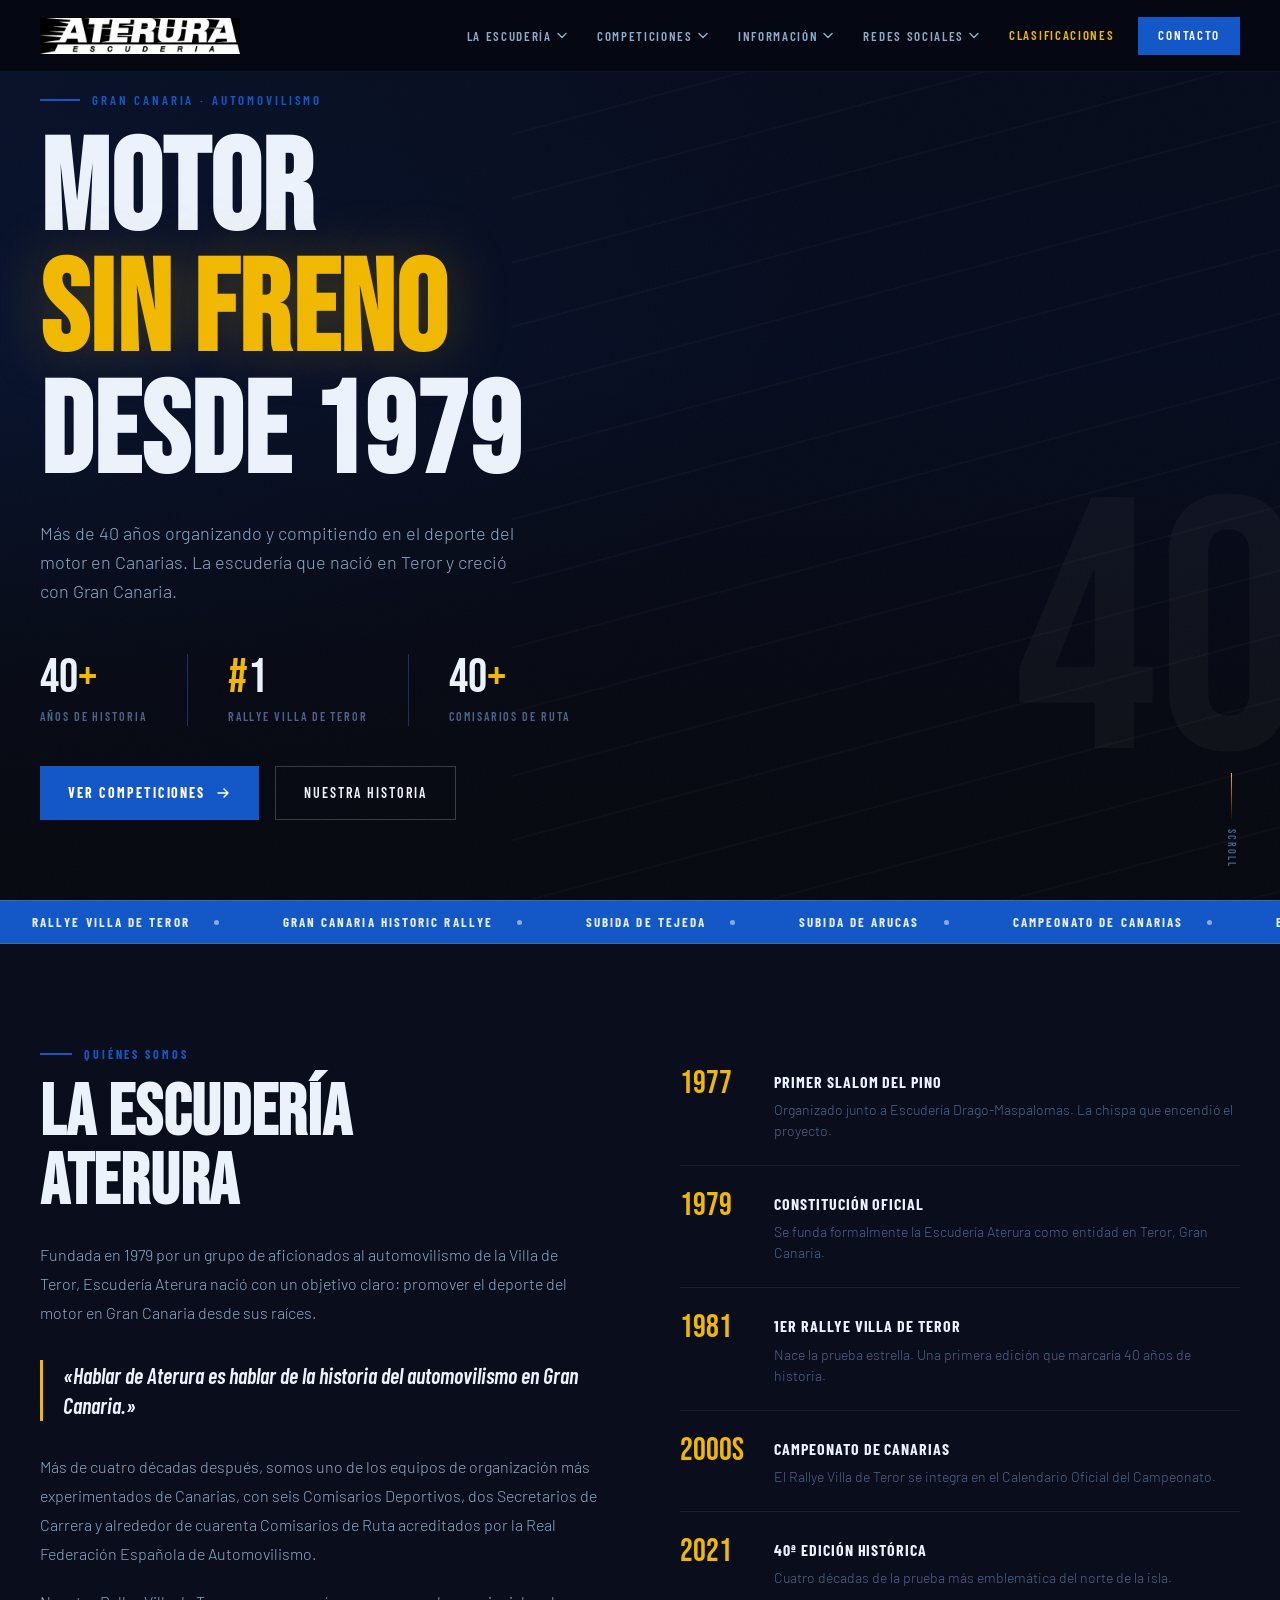
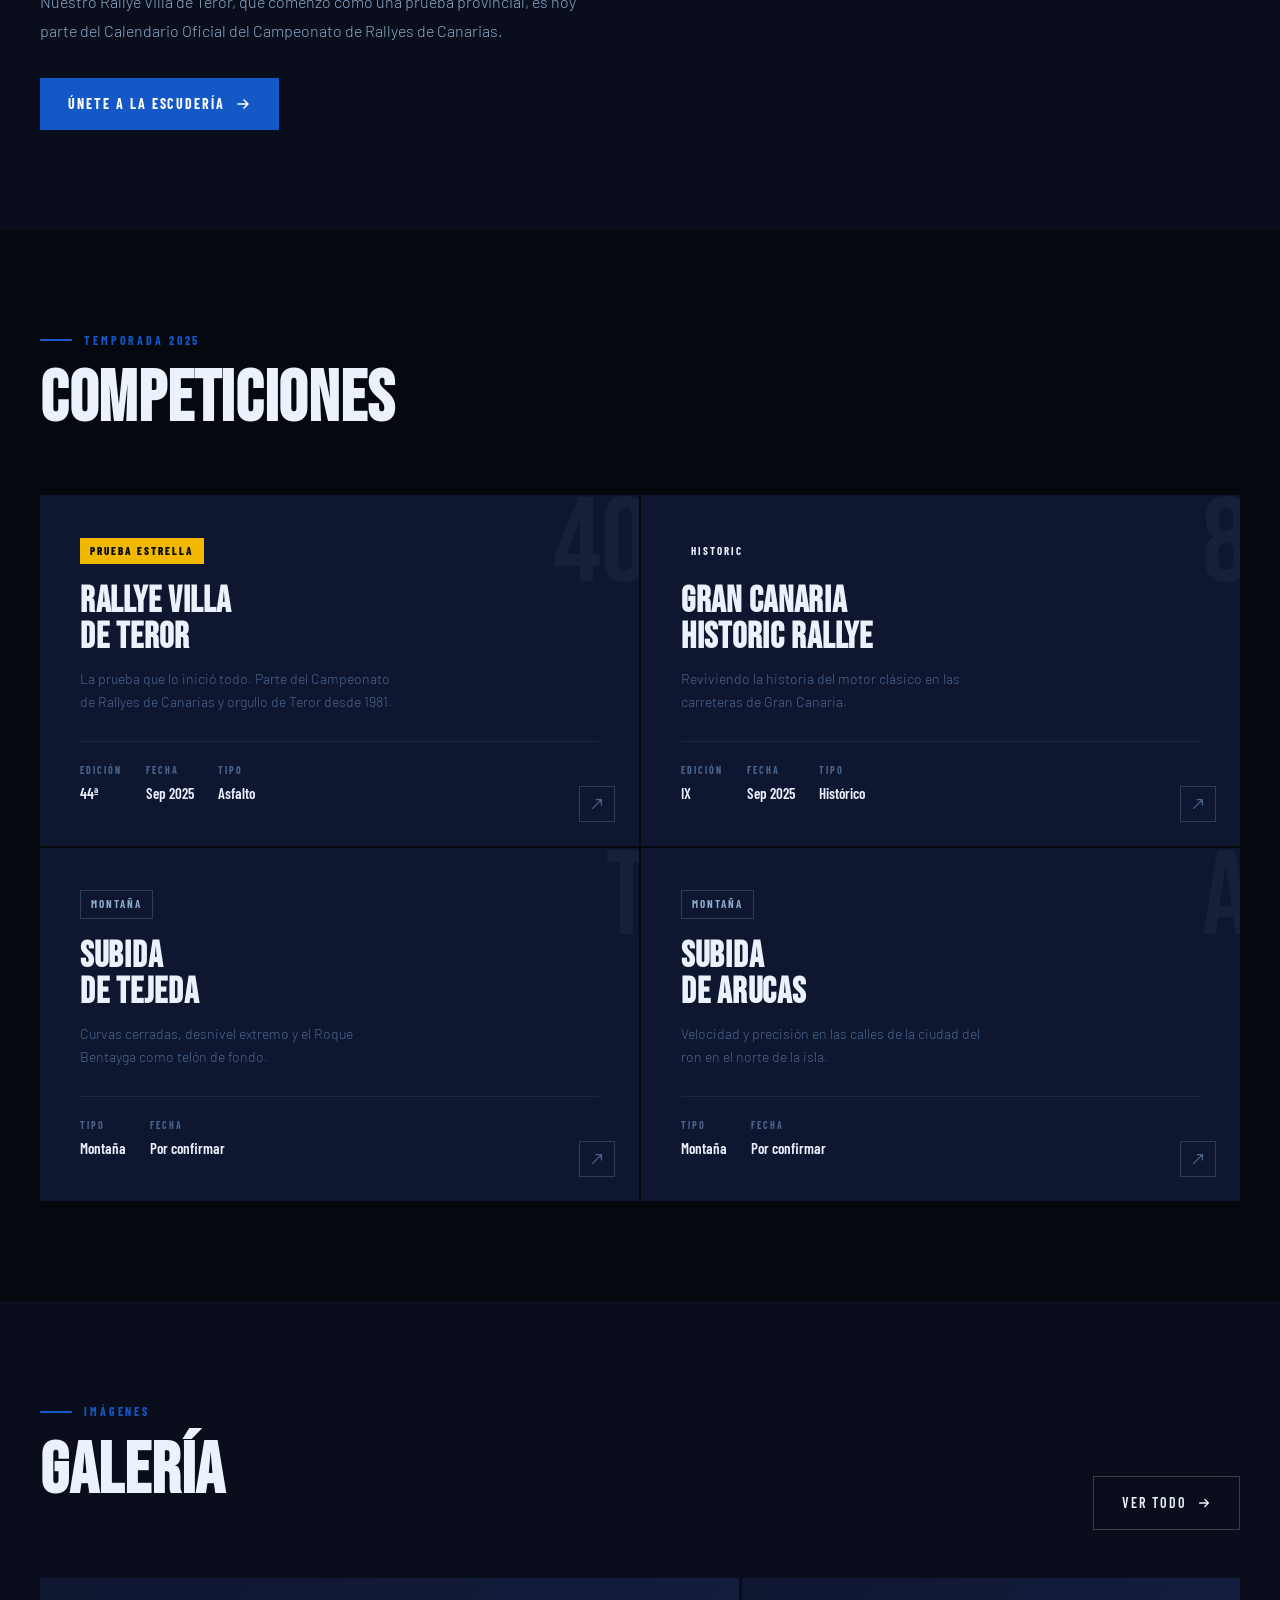
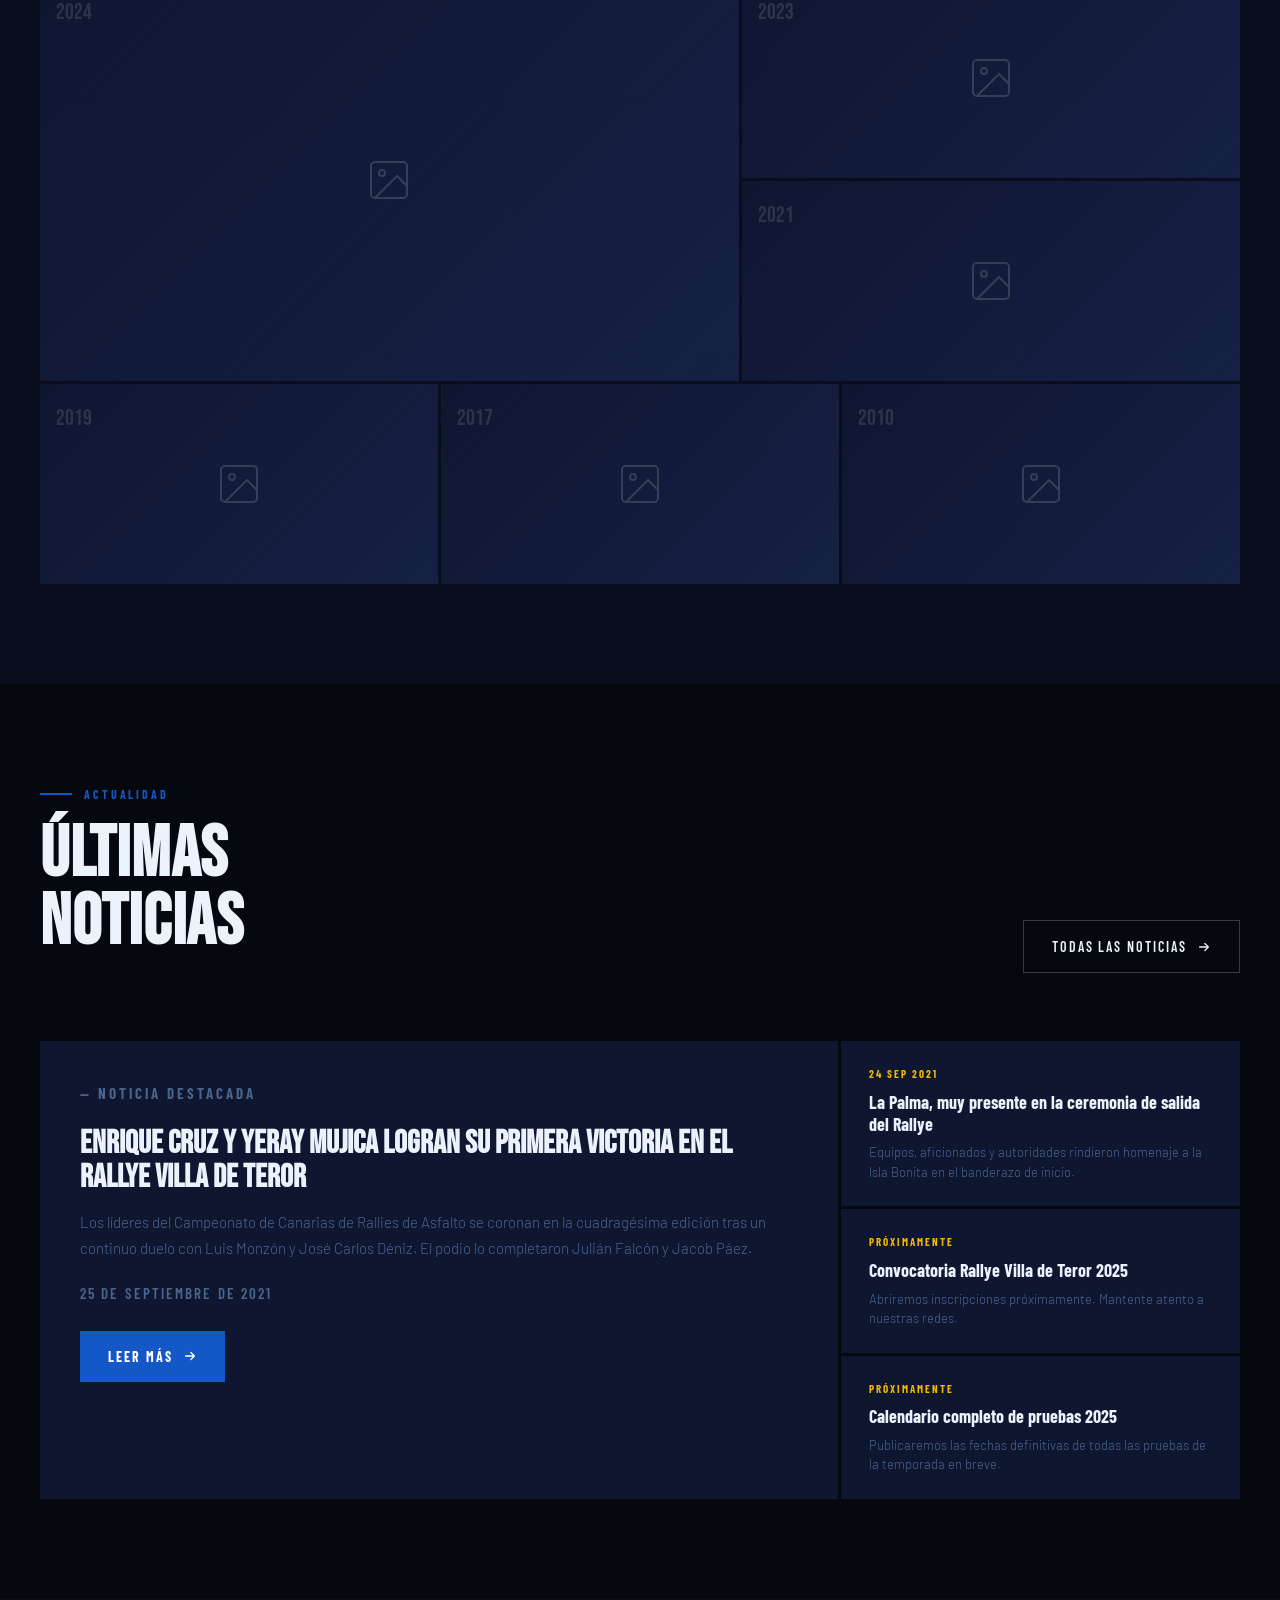
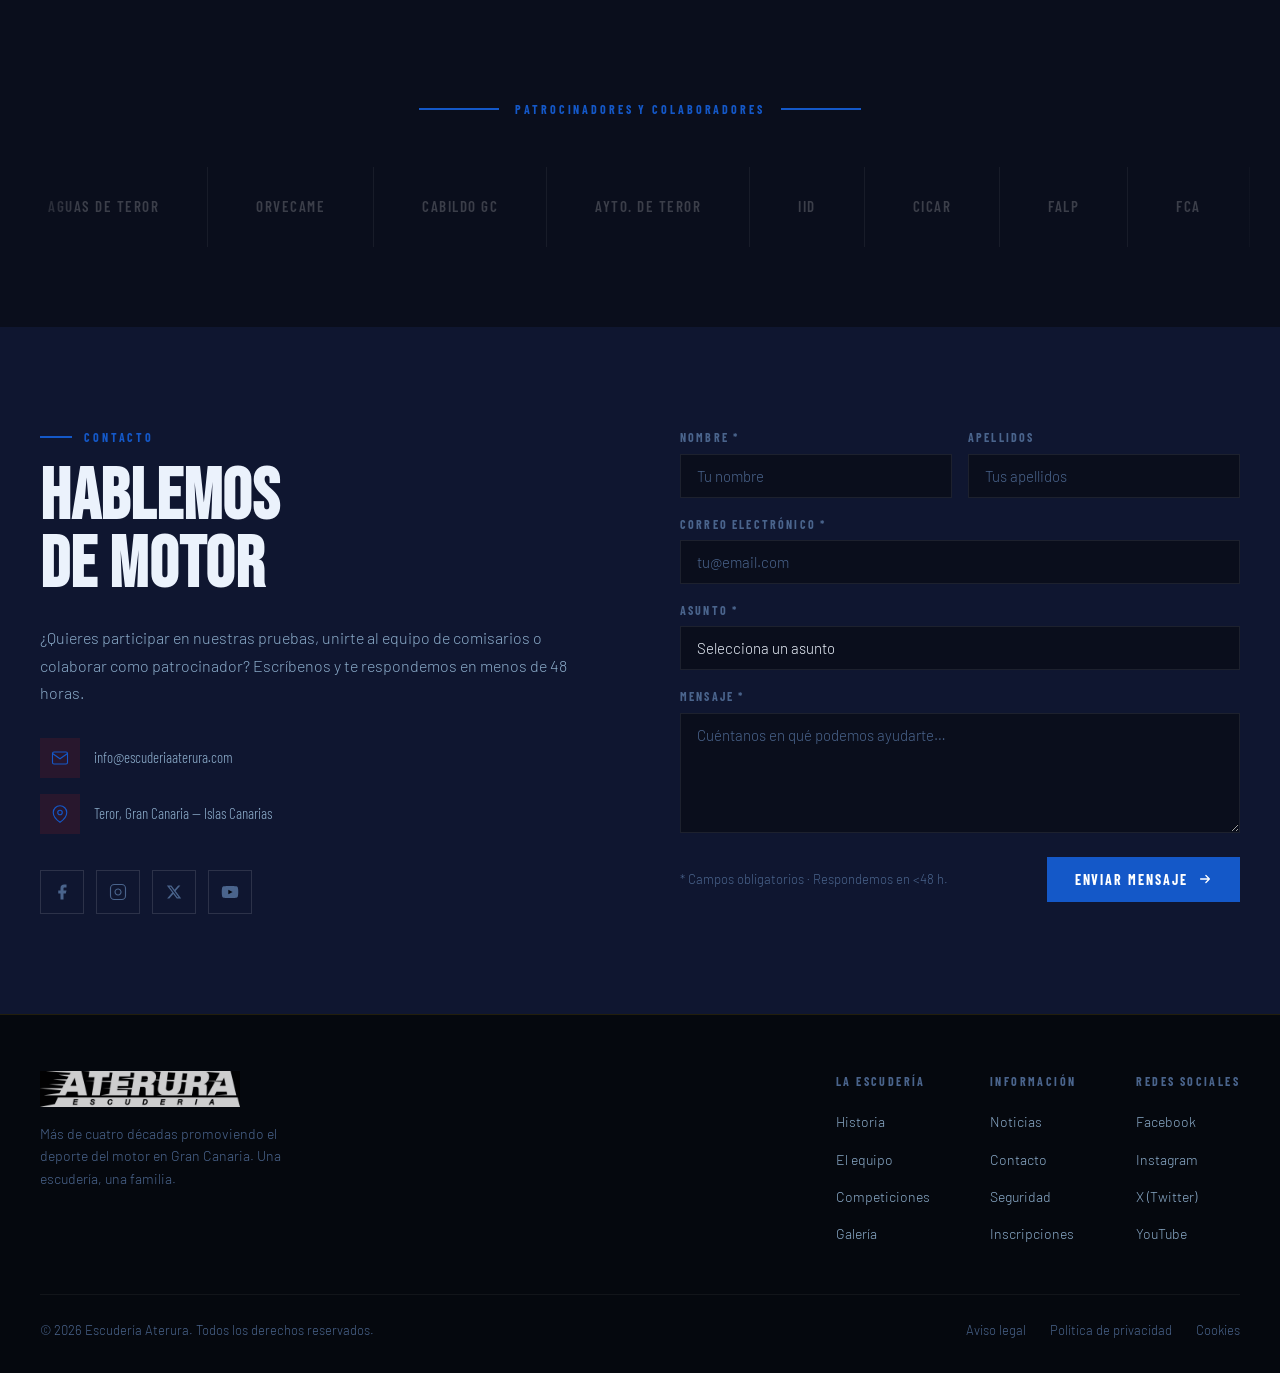
==== index.html @ 89706c2f "Add files via upload" ====
<!DOCTYPE html>
<html lang="es">
<head>
  <meta charset="UTF-8">
  <meta name="viewport" content="width=device-width, initial-scale=1.0">
  <meta name="description" content="Escudería Aterura — Más de 40 años de historia del motor en Gran Canaria. Organización y competición de rallyes en Canarias.">
  <meta property="og:title" content="Escudería Aterura">
  <meta property="og:description" content="Más de 40 años de historia del motor en Gran Canaria.">
  <meta property="og:type" content="website">
  <meta property="og:url" content="https://escuderiaaterura.com">
  <meta property="og:image" content="img/og-image.jpg">
  <meta name="theme-color" content="#0a0a0a">

  <title>Escudería Aterura — Motor en Gran Canaria</title>

  <!-- Google Fonts: carga diferida para no bloquear render -->
  <link rel="preconnect" href="https://fonts.googleapis.com">
  <link rel="preconnect" href="https://fonts.gstatic.com" crossorigin>
  <link href="https://fonts.googleapis.com/css2?family=Bebas+Neue&family=Barlow:ital,wght@0,300;0,400;0,500;0,600;1,300&family=Barlow+Condensed:wght@400;600;700&display=swap" rel="stylesheet">

  <!-- CSS — orden importante: variables → base → componentes → secciones → animaciones → nav -->
  <link rel="stylesheet" href="css/variables.css">
  <link rel="stylesheet" href="css/base.css">
  <link rel="stylesheet" href="css/components.css">
  <link rel="stylesheet" href="css/sections.css">
  <link rel="stylesheet" href="css/animations.css">
  <link rel="stylesheet" href="css/nav.css">
</head>
<body>

<!-- ═══════════════════════════════════════════
     NAVEGACIÓN FIJA
═══════════════════════════════════════════ -->
<nav id="navbar" role="banner">

  <a href="index.html" class="nav-logo" aria-label="Escudería Aterura — Inicio">
    <img src="img/logo-aterura-white.png" alt="Escudería Aterura" width="160" height="40">
  </a>

  <!-- Menú desktop con dropdowns -->
  <ul class="nav-desktop" role="menubar" aria-label="Navegación principal">

    <!-- La Escudería -->
    <li class="nav-item" role="none">
      <button role="menuitem" aria-haspopup="true" aria-expanded="false" data-dropdown="dd-escuderia">
        La Escudería
        <svg class="nav-chevron" viewBox="0 0 10 6" fill="none" aria-hidden="true">
          <path d="M1 1l4 4 4-4" stroke="currentColor" stroke-width="1.5" stroke-linecap="round" stroke-linejoin="round"/>
        </svg>
      </button>
      <div class="nav-dropdown" id="dd-escuderia" role="menu">
        <a href="#escuderia" role="menuitem">
          <svg class="dd-icon" viewBox="0 0 16 16" fill="none"><circle cx="8" cy="8" r="5.5" stroke="currentColor" stroke-width="1.2"/><path d="M8 5v3.5l2 1.2" stroke="currentColor" stroke-width="1.2" stroke-linecap="round"/></svg>
          Historia
        </a>
        <a href="#escuderia" role="menuitem">
          <svg class="dd-icon" viewBox="0 0 16 16" fill="none"><circle cx="8" cy="5" r="2.5" stroke="currentColor" stroke-width="1.2"/><path d="M2 13c0-3 2.7-5 6-5s6 2 6 5" stroke="currentColor" stroke-width="1.2" stroke-linecap="round"/></svg>
          El equipo
        </a>
        <div class="dd-sep"></div>
        <a href="#galeria" role="menuitem">
          <svg class="dd-icon" viewBox="0 0 16 16" fill="none"><rect x="2" y="2" width="12" height="12" rx="1.5" stroke="currentColor" stroke-width="1.2"/><circle cx="5.5" cy="5.5" r="1" stroke="currentColor" stroke-width="1.2"/><path d="M2 11l3-3 2.5 2.5L10 8l4 4" stroke="currentColor" stroke-width="1.2" stroke-linecap="round" stroke-linejoin="round"/></svg>
          Galería
        </a>
      </div>
    </li>

    <!-- Competiciones -->
    <li class="nav-item" role="none">
      <button role="menuitem" aria-haspopup="true" aria-expanded="false" data-dropdown="dd-comp">
        Competiciones
        <svg class="nav-chevron" viewBox="0 0 10 6" fill="none" aria-hidden="true">
          <path d="M1 1l4 4 4-4" stroke="currentColor" stroke-width="1.5" stroke-linecap="round" stroke-linejoin="round"/>
        </svg>
      </button>
      <div class="nav-dropdown" id="dd-comp" role="menu">
        <a href="#competiciones" role="menuitem">
          <svg class="dd-icon" viewBox="0 0 16 16" fill="none"><path d="M8 2l1.5 4H14l-3.5 2.5 1.5 4L8 10l-4 2.5 1.5-4L2 6h4.5z" stroke="currentColor" stroke-width="1.1" stroke-linejoin="round"/></svg>
          Rallye Villa de Teror
        </a>
        <a href="#competiciones" role="menuitem">
          <svg class="dd-icon" viewBox="0 0 16 16" fill="none"><circle cx="8" cy="8" r="5.5" stroke="currentColor" stroke-width="1.2"/><path d="M8 4v4l2.5 2" stroke="currentColor" stroke-width="1.2" stroke-linecap="round"/></svg>
          Gran Canaria Historic
        </a>
        <a href="#competiciones" role="menuitem">
          <svg class="dd-icon" viewBox="0 0 16 16" fill="none"><path d="M2 13L8 3l6 10H2z" stroke="currentColor" stroke-width="1.2" stroke-linejoin="round"/></svg>
          Subida de Tejeda
        </a>
        <a href="#competiciones" role="menuitem">
          <svg class="dd-icon" viewBox="0 0 16 16" fill="none"><path d="M2 13L8 3l6 10H2z" stroke="currentColor" stroke-width="1.2" stroke-linejoin="round"/></svg>
          Subida de Arucas
        </a>
      </div>
    </li>

    <!-- Información -->
    <li class="nav-item" role="none">
      <button role="menuitem" aria-haspopup="true" aria-expanded="false" data-dropdown="dd-info">
        Información
        <svg class="nav-chevron" viewBox="0 0 10 6" fill="none" aria-hidden="true">
          <path d="M1 1l4 4 4-4" stroke="currentColor" stroke-width="1.5" stroke-linecap="round" stroke-linejoin="round"/>
        </svg>
      </button>
      <div class="nav-dropdown" id="dd-info" role="menu">
        <a href="#noticias" role="menuitem">
          <svg class="dd-icon" viewBox="0 0 16 16" fill="none"><rect x="2" y="3" width="12" height="10" rx="1.5" stroke="currentColor" stroke-width="1.2"/><path d="M5 6h6M5 9h4" stroke="currentColor" stroke-width="1.2" stroke-linecap="round"/></svg>
          Noticias
        </a>
        <a href="pages/seguridad.html" role="menuitem">
          <svg class="dd-icon" viewBox="0 0 16 16" fill="none"><path d="M8 2l5.5 3v4c0 3-2.5 5-5.5 6C5.5 14 3 12 3 9V5L8 2z" stroke="currentColor" stroke-width="1.2" stroke-linejoin="round"/></svg>
          Seguridad espectadores
        </a>
        <a href="#contacto" role="menuitem">
          <svg class="dd-icon" viewBox="0 0 16 16" fill="none"><path d="M2 4h12v8a1 1 0 0 1-1 1H3a1 1 0 0 1-1-1V4z" stroke="currentColor" stroke-width="1.2"/><path d="M2 4l6 5 6-5" stroke="currentColor" stroke-width="1.2" stroke-linecap="round"/></svg>
          Inscripciones / Contacto
        </a>
      </div>
    </li>

    <!-- Redes Sociales -->
    <li class="nav-item" role="none">
      <button role="menuitem" aria-haspopup="true" aria-expanded="false" data-dropdown="dd-social">
        Redes Sociales
        <svg class="nav-chevron" viewBox="0 0 10 6" fill="none" aria-hidden="true">
          <path d="M1 1l4 4 4-4" stroke="currentColor" stroke-width="1.5" stroke-linecap="round" stroke-linejoin="round"/>
        </svg>
      </button>
      <div class="nav-dropdown dd-social" id="dd-social" role="menu">
        <a href="https://www.facebook.com/Escuder%C3%ADa-Aterura-127164814037622" target="_blank" rel="noopener noreferrer" role="menuitem">
          <svg class="dd-icon" viewBox="0 0 24 24" fill="currentColor"><path d="M18 2h-3a5 5 0 0 0-5 5v3H7v4h3v8h4v-8h3l1-4h-4V7a1 1 0 0 1 1-1h3z"/></svg>
          Facebook
        </a>
        <a href="https://www.instagram.com/escuderiaaterura/" target="_blank" rel="noopener noreferrer" role="menuitem">
          <svg class="dd-icon" viewBox="0 0 24 24" fill="none" stroke="currentColor" stroke-width="1.5"><rect x="2" y="2" width="20" height="20" rx="5"/><circle cx="12" cy="12" r="4"/><circle cx="17.5" cy="6.5" r="1" fill="currentColor" stroke="none"/></svg>
          Instagram
        </a>
        <a href="https://x.com/escuderiaterura" target="_blank" rel="noopener noreferrer" role="menuitem">
          <svg class="dd-icon" viewBox="0 0 24 24" fill="currentColor"><path d="M18.244 2.25h3.308l-7.227 8.26 8.502 11.24H16.17l-5.214-6.817L4.99 21.75H1.68l7.73-8.835L1.254 2.25H8.08l4.713 6.231zm-1.161 17.52h1.833L7.084 4.126H5.117z"/></svg>
          X (Twitter)
        </a>
        <a href="https://www.youtube.com/channel/UCiwivv2mEHWJW43suRwjZeQ" target="_blank" rel="noopener noreferrer" role="menuitem">
          <svg class="dd-icon" viewBox="0 0 24 24" fill="currentColor"><path d="M22.54 6.42a2.78 2.78 0 0 0-1.95-1.96C18.88 4 12 4 12 4s-6.88 0-8.59.46a2.78 2.78 0 0 0-1.95 1.96A29 29 0 0 0 1 12a29 29 0 0 0 .46 5.58A2.78 2.78 0 0 0 3.41 19.6C5.12 20 12 20 12 20s6.88 0 8.59-.46a2.78 2.78 0 0 0 1.95-1.95A29 29 0 0 0 23 12a29 29 0 0 0-.46-5.58z"/><polygon points="9.75 15.02 15.5 12 9.75 8.98 9.75 15.02" fill="#0a0a0a"/></svg>
          YouTube
        </a>
      </div>
    </li>

    <!-- Clasificaciones — acceso directo destacado -->
    <li class="nav-item" role="none">
      <a href="pages/clasificaciones.html" role="menuitem" style="color:var(--gold-light);">
        Clasificaciones
      </a>
    </li>

    <!-- CTA Contacto -->
    <li class="nav-item nav-cta-item" role="none">
      <a href="#contacto" role="menuitem">Contacto</a>
    </li>

  </ul>

  <!-- Hamburger (solo móvil ≤960px) -->
  <button class="hamburger" id="hamburger" aria-label="Abrir menú" aria-expanded="false" aria-controls="mobileMenu">
    <span></span><span></span><span></span>
  </button>

</nav>

<!-- Overlay menú móvil -->
<div class="mobile-overlay" id="mobileOverlay" aria-hidden="true"></div>

<!-- Panel menú móvil -->
<div class="mobile-menu" id="mobileMenu" role="dialog" aria-modal="true" aria-label="Menú de navegación">

  <!-- La Escudería -->
  <div class="mob-group">
    <button class="mob-group-btn" data-mob-group="mob-escuderia" aria-expanded="false">
      La Escudería
      <svg width="12" height="8" viewBox="0 0 10 6" fill="none" aria-hidden="true"><path d="M1 1l4 4 4-4" stroke="currentColor" stroke-width="1.5" stroke-linecap="round" stroke-linejoin="round"/></svg>
    </button>
    <div class="mob-sub" id="mob-escuderia">
      <a href="#escuderia" class="mob-link"><svg viewBox="0 0 16 16" fill="none"><circle cx="8" cy="8" r="5.5" stroke="currentColor" stroke-width="1.2"/></svg>Historia</a>
      <a href="#escuderia" class="mob-link"><svg viewBox="0 0 16 16" fill="none"><circle cx="8" cy="5" r="2.5" stroke="currentColor" stroke-width="1.2"/><path d="M2 13c0-3 2.7-5 6-5s6 2 6 5" stroke="currentColor" stroke-width="1.2" stroke-linecap="round"/></svg>El equipo</a>
      <a href="#galeria"   class="mob-link"><svg viewBox="0 0 16 16" fill="none"><rect x="2" y="2" width="12" height="12" rx="1.5" stroke="currentColor" stroke-width="1.2"/></svg>Galería</a>
    </div>
  </div>

  <!-- Competiciones -->
  <div class="mob-group">
    <button class="mob-group-btn" data-mob-group="mob-comp" aria-expanded="false">
      Competiciones
      <svg width="12" height="8" viewBox="0 0 10 6" fill="none" aria-hidden="true"><path d="M1 1l4 4 4-4" stroke="currentColor" stroke-width="1.5" stroke-linecap="round" stroke-linejoin="round"/></svg>
    </button>
    <div class="mob-sub" id="mob-comp">
      <a href="#competiciones" class="mob-link"><svg viewBox="0 0 16 16" fill="none"><path d="M8 2l1.5 4H14l-3.5 2.5 1.5 4L8 10l-4 2.5 1.5-4L2 6h4.5z" stroke="currentColor" stroke-width="1.1" stroke-linejoin="round"/></svg>Rallye Villa de Teror</a>
      <a href="#competiciones" class="mob-link"><svg viewBox="0 0 16 16" fill="none"><circle cx="8" cy="8" r="5.5" stroke="currentColor" stroke-width="1.2"/></svg>Gran Canaria Historic</a>
      <a href="#competiciones" class="mob-link"><svg viewBox="0 0 16 16" fill="none"><path d="M2 13L8 3l6 10H2z" stroke="currentColor" stroke-width="1.2" stroke-linejoin="round"/></svg>Subida de Tejeda</a>
      <a href="#competiciones" class="mob-link"><svg viewBox="0 0 16 16" fill="none"><path d="M2 13L8 3l6 10H2z" stroke="currentColor" stroke-width="1.2" stroke-linejoin="round"/></svg>Subida de Arucas</a>
    </div>
  </div>

  <!-- Información -->
  <div class="mob-group">
    <button class="mob-group-btn" data-mob-group="mob-info" aria-expanded="false">
      Información
      <svg width="12" height="8" viewBox="0 0 10 6" fill="none" aria-hidden="true"><path d="M1 1l4 4 4-4" stroke="currentColor" stroke-width="1.5" stroke-linecap="round" stroke-linejoin="round"/></svg>
    </button>
    <div class="mob-sub" id="mob-info">
      <a href="#noticias"          class="mob-link"><svg viewBox="0 0 16 16" fill="none"><rect x="2" y="3" width="12" height="10" rx="1.5" stroke="currentColor" stroke-width="1.2"/></svg>Noticias</a>
      <a href="pages/seguridad.html" class="mob-link"><svg viewBox="0 0 16 16" fill="none"><path d="M8 2l5.5 3v4c0 3-2.5 5-5.5 6C5.5 14 3 12 3 9V5L8 2z" stroke="currentColor" stroke-width="1.2" stroke-linejoin="round"/></svg>Seguridad espectadores</a>
      <a href="#contacto"          class="mob-link"><svg viewBox="0 0 16 16" fill="none"><path d="M2 4h12v8a1 1 0 0 1-1 1H3a1 1 0 0 1-1-1V4z" stroke="currentColor" stroke-width="1.2"/><path d="M2 4l6 5 6-5" stroke="currentColor" stroke-width="1.2" stroke-linecap="round"/></svg>Inscripciones / Contacto</a>
    </div>
  </div>

  <!-- Redes Sociales -->
  <div class="mob-group">
    <button class="mob-group-btn" data-mob-group="mob-social" aria-expanded="false">
      Redes Sociales
      <svg width="12" height="8" viewBox="0 0 10 6" fill="none" aria-hidden="true"><path d="M1 1l4 4 4-4" stroke="currentColor" stroke-width="1.5" stroke-linecap="round" stroke-linejoin="round"/></svg>
    </button>
    <div class="mob-sub" id="mob-social">
      <a href="https://www.facebook.com/Escuder%C3%ADa-Aterura-127164814037622" target="_blank" rel="noopener" class="mob-link"><svg viewBox="0 0 24 24" fill="currentColor"><path d="M18 2h-3a5 5 0 0 0-5 5v3H7v4h3v8h4v-8h3l1-4h-4V7a1 1 0 0 1 1-1h3z"/></svg>Facebook</a>
      <a href="https://www.instagram.com/escuderiaaterura/"                      target="_blank" rel="noopener" class="mob-link"><svg viewBox="0 0 24 24" fill="none" stroke="currentColor" stroke-width="1.5"><rect x="2" y="2" width="20" height="20" rx="5"/><circle cx="12" cy="12" r="4"/></svg>Instagram</a>
      <a href="https://x.com/escuderiaterura"                                    target="_blank" rel="noopener" class="mob-link"><svg viewBox="0 0 24 24" fill="currentColor"><path d="M18.244 2.25h3.308l-7.227 8.26 8.502 11.24H16.17l-5.214-6.817L4.99 21.75H1.68l7.73-8.835L1.254 2.25H8.08l4.713 6.231zm-1.161 17.52h1.833L7.084 4.126H5.117z"/></svg>X (Twitter)</a>
      <a href="https://www.youtube.com/channel/UCiwivv2mEHWJW43suRwjZeQ"        target="_blank" rel="noopener" class="mob-link"><svg viewBox="0 0 24 24" fill="currentColor"><path d="M22.54 6.42a2.78 2.78 0 0 0-1.95-1.96C18.88 4 12 4 12 4s-6.88 0-8.59.46a2.78 2.78 0 0 0-1.95 1.96A29 29 0 0 0 1 12a29 29 0 0 0 .46 5.58A2.78 2.78 0 0 0 3.41 19.6C5.12 20 12 20 12 20s6.88 0 8.59-.46a2.78 2.78 0 0 0 1.95-1.95A29 29 0 0 0 23 12a29 29 0 0 0-.46-5.58z"/><polygon points="9.75 15.02 15.5 12 9.75 8.98 9.75 15.02" fill="#0a0a0a"/></svg>YouTube</a>
    </div>
  </div>

  <a href="pages/clasificaciones.html" class="mob-direct" style="color:var(--gold-light);border-bottom:1px solid rgba(240,184,0,0.15);">
    🏆 Clasificaciones
  </a>

  <a href="#contacto" class="mob-direct mob-link">Contacto</a>

  <div class="mob-cta">
    <a href="#contacto" class="mob-link">
      Unirme a la escudería
      <svg width="14" height="14" viewBox="0 0 16 16" fill="none" aria-hidden="true"><path d="M3 8h10M9 4l4 4-4 4" stroke="currentColor" stroke-width="1.5" stroke-linecap="round" stroke-linejoin="round"/></svg>
    </a>
  </div>

</div>
<!-- /menú móvil -->


<!-- ═══════════════════════════════════════════
     HERO
═══════════════════════════════════════════ -->
<section class="hero" id="inicio" aria-label="Portada">
  <div class="hero-bg" aria-hidden="true"></div>
  <div class="hero-lines" aria-hidden="true"></div>
  <div class="hero-texture" aria-hidden="true"></div>
  <!-- Sustituir class="hero-image" src por imagen real del rallye -->
  <!-- <div class="hero-image" style="background-image: url('img/hero-rallye.jpg');"></div> -->
  <div class="hero-number" aria-hidden="true">40</div>

  <div class="hero-content">
    <div class="hero-eyebrow">
      <div class="hero-eyebrow-line" aria-hidden="true"></div>
      <span class="hero-eyebrow-text">Gran Canaria · Automovilismo</span>
    </div>

    <h1 class="hero-title">Motor<em>sin freno</em>desde 1979</h1>

    <p class="hero-subtitle">
      Más de 40 años organizando y compitiendo en el deporte del motor en Canarias. La escudería que nació en Teror y creció con Gran Canaria.
    </p>

    <div class="hero-stats" role="list">
      <div role="listitem">
        <div class="hero-stat-num">40<span>+</span></div>
        <div class="hero-stat-label">Años de historia</div>
      </div>
      <div class="hero-stat-divider" aria-hidden="true"></div>
      <div role="listitem">
        <div class="hero-stat-num"><span>#</span>1</div>
        <div class="hero-stat-label">Rallye Villa de Teror</div>
      </div>
      <div class="hero-stat-divider" aria-hidden="true"></div>
      <div role="listitem">
        <div class="hero-stat-num">40<span>+</span></div>
        <div class="hero-stat-label">Comisarios de ruta</div>
      </div>
    </div>

    <div class="hero-cta">
      <a href="#competiciones" class="btn-primary">
        Ver competiciones
        <svg width="16" height="16" viewBox="0 0 16 16" fill="none" aria-hidden="true"><path d="M3 8h10M9 4l4 4-4 4" stroke="currentColor" stroke-width="1.5" stroke-linecap="round" stroke-linejoin="round"/></svg>
      </a>
      <a href="#escuderia" class="btn-ghost">Nuestra historia</a>
    </div>
  </div>

  <div class="scroll-indicator" aria-hidden="true">
    <div class="scroll-line"></div>
    <span>Scroll</span>
  </div>
</section>


<!-- ═══════════════════════════════════════════
     TICKER
═══════════════════════════════════════════ -->
<div class="ticker" aria-hidden="true">
  <div class="ticker-track">
    <div class="ticker-item"><span>Rallye Villa de Teror</span><span class="ticker-dot"></span></div>
    <div class="ticker-item"><span>Gran Canaria Historic Rallye</span><span class="ticker-dot"></span></div>
    <div class="ticker-item"><span>Subida de Tejeda</span><span class="ticker-dot"></span></div>
    <div class="ticker-item"><span>Subida de Arucas</span><span class="ticker-dot"></span></div>
    <div class="ticker-item"><span>Campeonato de Canarias</span><span class="ticker-dot"></span></div>
    <div class="ticker-item"><span>Escudería Aterura · desde 1979</span><span class="ticker-dot"></span></div>
    <!-- duplicado para loop sin corte -->
    <div class="ticker-item"><span>Rallye Villa de Teror</span><span class="ticker-dot"></span></div>
    <div class="ticker-item"><span>Gran Canaria Historic Rallye</span><span class="ticker-dot"></span></div>
    <div class="ticker-item"><span>Subida de Tejeda</span><span class="ticker-dot"></span></div>
    <div class="ticker-item"><span>Subida de Arucas</span><span class="ticker-dot"></span></div>
    <div class="ticker-item"><span>Campeonato de Canarias</span><span class="ticker-dot"></span></div>
    <div class="ticker-item"><span>Escudería Aterura · desde 1979</span><span class="ticker-dot"></span></div>
  </div>
</div>


<!-- ═══════════════════════════════════════════
     ESCUDERÍA
═══════════════════════════════════════════ -->
<section class="about" id="escuderia">
  <div class="section-inner">
    <div class="about-grid">

      <div>
        <div class="section-label reveal">
          <div class="section-label-line"></div>
          <span class="section-label-text">Quiénes somos</span>
        </div>
        <h2 class="section-title reveal reveal-delay-1">La Escudería<br>Aterura</h2>

        <div class="about-text reveal reveal-delay-2">
          <p>Fundada en 1979 por un grupo de aficionados al automovilismo de la Villa de Teror, Escudería Aterura nació con un objetivo claro: promover el deporte del motor en Gran Canaria desde sus raíces.</p>
          <blockquote class="about-highlight">
            «Hablar de Aterura es hablar de la historia del automovilismo en Gran Canaria.»
          </blockquote>
          <p>Más de cuatro décadas después, somos uno de los equipos de organización más experimentados de Canarias, con seis Comisarios Deportivos, dos Secretarios de Carrera y alrededor de cuarenta Comisarios de Ruta acreditados por la Real Federación Española de Automovilismo.</p>
          <p>Nuestro Rallye Villa de Teror, que comenzó como una prueba provincial, es hoy parte del Calendario Oficial del Campeonato de Rallyes de Canarias.</p>
        </div>

        <div class="reveal reveal-delay-3" style="margin-top:32px;">
          <a href="#contacto" class="btn-primary">
            Únete a la escudería
            <svg width="16" height="16" viewBox="0 0 16 16" fill="none" aria-hidden="true"><path d="M3 8h10M9 4l4 4-4 4" stroke="currentColor" stroke-width="1.5" stroke-linecap="round" stroke-linejoin="round"/></svg>
          </a>
        </div>
      </div>

      <!-- Timeline -->
      <div class="about-milestones reveal reveal-delay-1">
        <div class="milestone">
          <div class="milestone-year">1977</div>
          <div class="milestone-content">
            <h3>Primer Slalom del Pino</h3>
            <p>Organizado junto a Escudería Drago-Maspalomas. La chispa que encendió el proyecto.</p>
          </div>
        </div>
        <div class="milestone">
          <div class="milestone-year">1979</div>
          <div class="milestone-content">
            <h3>Constitución oficial</h3>
            <p>Se funda formalmente la Escudería Aterura como entidad en Teror, Gran Canaria.</p>
          </div>
        </div>
        <div class="milestone">
          <div class="milestone-year">1981</div>
          <div class="milestone-content">
            <h3>1er Rallye Villa de Teror</h3>
            <p>Nace la prueba estrella. Una primera edición que marcaría 40 años de historia.</p>
          </div>
        </div>
        <div class="milestone">
          <div class="milestone-year">2000s</div>
          <div class="milestone-content">
            <h3>Campeonato de Canarias</h3>
            <p>El Rallye Villa de Teror se integra en el Calendario Oficial del Campeonato.</p>
          </div>
        </div>
        <div class="milestone">
          <div class="milestone-year">2021</div>
          <div class="milestone-content">
            <h3>40ª edición histórica</h3>
            <p>Cuatro décadas de la prueba más emblemática del norte de la isla.</p>
          </div>
        </div>
      </div>

    </div>
  </div>
</section>


<!-- ═══════════════════════════════════════════
     COMPETICIONES
═══════════════════════════════════════════ -->
<section class="competiciones" id="competiciones">
  <div class="section-inner">
    <div class="section-label reveal">
      <div class="section-label-line"></div>
      <span class="section-label-text">Temporada 2025</span>
    </div>
    <h2 class="section-title reveal reveal-delay-1">Competiciones</h2>

    <div class="comp-grid">

      <a href="pages/rallye-villa-de-teror.html" class="comp-card reveal">
        <span class="comp-card-number" aria-hidden="true">40</span>
        <span class="badge badge-gold">Prueba estrella</span>
        <h3>Rallye Villa<br>de Teror</h3>
        <p>La prueba que lo inició todo. Parte del Campeonato de Rallyes de Canarias y orgullo de Teror desde 1981.</p>
        <div class="comp-card-meta">
          <div class="comp-meta-item"><span class="meta-label">Edición</span><span class="meta-val">44ª</span></div>
          <div class="comp-meta-item"><span class="meta-label">Fecha</span><span class="meta-val">Sep 2025</span></div>
          <div class="comp-meta-item"><span class="meta-label">Tipo</span><span class="meta-val">Asfalto</span></div>
        </div>
        <div class="comp-card-arrow" aria-hidden="true">
          <svg width="14" height="14" viewBox="0 0 16 16" fill="none"><path d="M3 13L13 3M13 3H7M13 3v6" stroke="currentColor" stroke-width="1.5" stroke-linecap="round" stroke-linejoin="round"/></svg>
        </div>
      </a>

      <a href="pages/gran-canaria-historic.html" class="comp-card reveal reveal-delay-1">
        <span class="comp-card-number" aria-hidden="true">8</span>
        <span class="badge">Historic</span>
        <h3>Gran Canaria<br>Historic Rallye</h3>
        <p>Reviviendo la historia del motor clásico en las carreteras de Gran Canaria.</p>
        <div class="comp-card-meta">
          <div class="comp-meta-item"><span class="meta-label">Edición</span><span class="meta-val">IX</span></div>
          <div class="comp-meta-item"><span class="meta-label">Fecha</span><span class="meta-val">Sep 2025</span></div>
          <div class="comp-meta-item"><span class="meta-label">Tipo</span><span class="meta-val">Histórico</span></div>
        </div>
        <div class="comp-card-arrow" aria-hidden="true">
          <svg width="14" height="14" viewBox="0 0 16 16" fill="none"><path d="M3 13L13 3M13 3H7M13 3v6" stroke="currentColor" stroke-width="1.5" stroke-linecap="round" stroke-linejoin="round"/></svg>
        </div>
      </a>

      <a href="pages/subida-tejeda.html" class="comp-card reveal reveal-delay-2">
        <span class="comp-card-number" aria-hidden="true">T</span>
        <span class="badge badge-outline">Montaña</span>
        <h3>Subida<br>de Tejeda</h3>
        <p>Curvas cerradas, desnivel extremo y el Roque Bentayga como telón de fondo.</p>
        <div class="comp-card-meta">
          <div class="comp-meta-item"><span class="meta-label">Tipo</span><span class="meta-val">Montaña</span></div>
          <div class="comp-meta-item"><span class="meta-label">Fecha</span><span class="meta-val">Por confirmar</span></div>
        </div>
        <div class="comp-card-arrow" aria-hidden="true">
          <svg width="14" height="14" viewBox="0 0 16 16" fill="none"><path d="M3 13L13 3M13 3H7M13 3v6" stroke="currentColor" stroke-width="1.5" stroke-linecap="round" stroke-linejoin="round"/></svg>
        </div>
      </a>

      <a href="pages/subida-arucas.html" class="comp-card reveal reveal-delay-3">
        <span class="comp-card-number" aria-hidden="true">A</span>
        <span class="badge badge-outline">Montaña</span>
        <h3>Subida<br>de Arucas</h3>
        <p>Velocidad y precisión en las calles de la ciudad del ron en el norte de la isla.</p>
        <div class="comp-card-meta">
          <div class="comp-meta-item"><span class="meta-label">Tipo</span><span class="meta-val">Montaña</span></div>
          <div class="comp-meta-item"><span class="meta-label">Fecha</span><span class="meta-val">Por confirmar</span></div>
        </div>
        <div class="comp-card-arrow" aria-hidden="true">
          <svg width="14" height="14" viewBox="0 0 16 16" fill="none"><path d="M3 13L13 3M13 3H7M13 3v6" stroke="currentColor" stroke-width="1.5" stroke-linecap="round" stroke-linejoin="round"/></svg>
        </div>
      </a>

    </div>
  </div>
</section>


<!-- ═══════════════════════════════════════════
     GALERÍA
═══════════════════════════════════════════ -->
<section class="galeria" id="galeria">
  <div class="section-inner">
    <div class="gallery-header">
      <div>
        <div class="section-label reveal">
          <div class="section-label-line"></div>
          <span class="section-label-text">Imágenes</span>
        </div>
        <h2 class="section-title reveal reveal-delay-1">Galería</h2>
      </div>
      <a href="pages/galeria.html" class="btn-ghost reveal reveal-delay-2">
        Ver todo
        <svg width="14" height="14" viewBox="0 0 16 16" fill="none" aria-hidden="true"><path d="M3 8h10M9 4l4 4-4 4" stroke="currentColor" stroke-width="1.5" stroke-linecap="round" stroke-linejoin="round"/></svg>
      </a>
    </div>

    <div class="gallery-grid reveal">
      <div class="gallery-item">
        <div class="gallery-placeholder">
          <svg width="48" height="48" viewBox="0 0 24 24" fill="none" aria-hidden="true"><rect x="3" y="3" width="18" height="18" rx="2" stroke="white" stroke-width="1"/><circle cx="8.5" cy="8.5" r="1.5" stroke="white" stroke-width="1"/><path d="M21 15l-5-5L5 21" stroke="white" stroke-width="1" stroke-linecap="round"/></svg>
        </div>
        <span class="gallery-year-tag" aria-hidden="true">2024</span>
        <div class="gallery-overlay"><span class="gallery-overlay-text">Rallye Villa de Teror 2024</span></div>
      </div>
      <div class="gallery-item">
        <div class="gallery-placeholder"><svg width="48" height="48" viewBox="0 0 24 24" fill="none" aria-hidden="true"><rect x="3" y="3" width="18" height="18" rx="2" stroke="white" stroke-width="1"/><circle cx="8.5" cy="8.5" r="1.5" stroke="white" stroke-width="1"/><path d="M21 15l-5-5L5 21" stroke="white" stroke-width="1" stroke-linecap="round"/></svg></div>
        <span class="gallery-year-tag" aria-hidden="true">2023</span>
        <div class="gallery-overlay"><span class="gallery-overlay-text">Gran Canaria Historic 2023</span></div>
      </div>
      <div class="gallery-item">
        <div class="gallery-placeholder"><svg width="48" height="48" viewBox="0 0 24 24" fill="none" aria-hidden="true"><rect x="3" y="3" width="18" height="18" rx="2" stroke="white" stroke-width="1"/><circle cx="8.5" cy="8.5" r="1.5" stroke="white" stroke-width="1"/><path d="M21 15l-5-5L5 21" stroke="white" stroke-width="1" stroke-linecap="round"/></svg></div>
        <span class="gallery-year-tag" aria-hidden="true">2021</span>
        <div class="gallery-overlay"><span class="gallery-overlay-text">40ª edición Rallye Teror</span></div>
      </div>
      <div class="gallery-item">
        <div class="gallery-placeholder"><svg width="48" height="48" viewBox="0 0 24 24" fill="none" aria-hidden="true"><rect x="3" y="3" width="18" height="18" rx="2" stroke="white" stroke-width="1"/><circle cx="8.5" cy="8.5" r="1.5" stroke="white" stroke-width="1"/><path d="M21 15l-5-5L5 21" stroke="white" stroke-width="1" stroke-linecap="round"/></svg></div>
        <span class="gallery-year-tag" aria-hidden="true">2019</span>
        <div class="gallery-overlay"><span class="gallery-overlay-text">Rallye Villa de Teror 2019</span></div>
      </div>
      <div class="gallery-item">
        <div class="gallery-placeholder"><svg width="48" height="48" viewBox="0 0 24 24" fill="none" aria-hidden="true"><rect x="3" y="3" width="18" height="18" rx="2" stroke="white" stroke-width="1"/><circle cx="8.5" cy="8.5" r="1.5" stroke="white" stroke-width="1"/><path d="M21 15l-5-5L5 21" stroke="white" stroke-width="1" stroke-linecap="round"/></svg></div>
        <span class="gallery-year-tag" aria-hidden="true">2017</span>
        <div class="gallery-overlay"><span class="gallery-overlay-text">Rallye Villa de Teror 2017</span></div>
      </div>
      <div class="gallery-item">
        <div class="gallery-placeholder"><svg width="48" height="48" viewBox="0 0 24 24" fill="none" aria-hidden="true"><rect x="3" y="3" width="18" height="18" rx="2" stroke="white" stroke-width="1"/><circle cx="8.5" cy="8.5" r="1.5" stroke="white" stroke-width="1"/><path d="M21 15l-5-5L5 21" stroke="white" stroke-width="1" stroke-linecap="round"/></svg></div>
        <span class="gallery-year-tag" aria-hidden="true">2010</span>
        <div class="gallery-overlay"><span class="gallery-overlay-text">Archivo histórico 2010</span></div>
      </div>
    </div>
  </div>
</section>


<!-- ═══════════════════════════════════════════
     NOTICIAS
═══════════════════════════════════════════ -->
<section class="noticias" id="noticias">
  <div class="section-inner">
    <div class="news-header">
      <div>
        <div class="section-label reveal">
          <div class="section-label-line"></div>
          <span class="section-label-text">Actualidad</span>
        </div>
        <h2 class="section-title reveal reveal-delay-1">Últimas<br>noticias</h2>
      </div>
      <a href="pages/noticias.html" class="btn-ghost reveal reveal-delay-2" style="margin-bottom:8px;">
        Todas las noticias
        <svg width="14" height="14" viewBox="0 0 16 16" fill="none" aria-hidden="true"><path d="M3 8h10M9 4l4 4-4 4" stroke="currentColor" stroke-width="1.5" stroke-linecap="round" stroke-linejoin="round"/></svg>
      </a>
    </div>

    <div class="news-grid">
      <div class="news-featured reveal">
        <p class="news-featured-badge">— Noticia destacada</p>
        <h3>Enrique Cruz y Yeray Mujica logran su primera victoria en el Rallye Villa de Teror</h3>
        <p>Los líderes del Campeonato de Canarias de Rallies de Asfalto se coronan en la cuadragésima edición tras un continuo duelo con Luis Monzón y José Carlos Déniz. El podio lo completaron Julián Falcón y Jacob Páez.</p>
        <p class="news-date">25 de septiembre de 2021</p>
        <div style="margin-top:24px;">
          <a href="pages/noticias.html" class="btn-primary">
            Leer más
            <svg width="14" height="14" viewBox="0 0 16 16" fill="none" aria-hidden="true"><path d="M3 8h10M9 4l4 4-4 4" stroke="currentColor" stroke-width="1.5" stroke-linecap="round" stroke-linejoin="round"/></svg>
          </a>
        </div>
      </div>

      <div class="news-list">
        <a href="pages/noticias.html" class="news-item reveal reveal-delay-1">
          <span class="news-item-date">24 sep 2021</span>
          <h4>La Palma, muy presente en la ceremonia de salida del Rallye</h4>
          <p>Equipos, aficionados y autoridades rindieron homenaje a la Isla Bonita en el banderazo de inicio.</p>
        </a>
        <a href="pages/noticias.html" class="news-item reveal reveal-delay-2">
          <span class="news-item-date">Próximamente</span>
          <h4>Convocatoria Rallye Villa de Teror 2025</h4>
          <p>Abriremos inscripciones próximamente. Mantente atento a nuestras redes.</p>
        </a>
        <a href="pages/noticias.html" class="news-item reveal reveal-delay-3">
          <span class="news-item-date">Próximamente</span>
          <h4>Calendario completo de pruebas 2025</h4>
          <p>Publicaremos las fechas definitivas de todas las pruebas de la temporada en breve.</p>
        </a>
      </div>
    </div>
  </div>
</section>


<!-- ═══════════════════════════════════════════
     PATROCINADORES
═══════════════════════════════════════════ -->
<section class="sponsors" id="patrocinadores">
  <div class="section-inner" style="padding-bottom:0;">
    <div class="section-label sponsors-label-center reveal">
      <div class="section-label-line"></div>
      <span class="section-label-text">Patrocinadores y colaboradores</span>
      <div class="section-label-line"></div>
    </div>
  </div>

  <div class="sponsors-scroll-outer" aria-label="Patrocinadores">
    <div class="sponsors-track" aria-hidden="true">
      <div class="sponsor-logo"><span class="sponsor-logo-text">Aguas de Teror</span></div>
      <div class="sponsor-logo"><span class="sponsor-logo-text">Orvecame</span></div>
      <div class="sponsor-logo"><span class="sponsor-logo-text">Cabildo GC</span></div>
      <div class="sponsor-logo"><span class="sponsor-logo-text">Ayto. de Teror</span></div>
      <div class="sponsor-logo"><span class="sponsor-logo-text">IID</span></div>
      <div class="sponsor-logo"><span class="sponsor-logo-text">CICAR</span></div>
      <div class="sponsor-logo"><span class="sponsor-logo-text">FALP</span></div>
      <div class="sponsor-logo"><span class="sponsor-logo-text">FCA</span></div>
      <div class="sponsor-logo"><span class="sponsor-logo-text">RFEDA</span></div>
      <div class="sponsor-logo"><span class="sponsor-logo-text">BP Helios</span></div>
      <div class="sponsor-logo"><span class="sponsor-logo-text">Grupo Recalvi</span></div>
      <div class="sponsor-logo"><span class="sponsor-logo-text">Automotor Canarias</span></div>
      <!-- duplicado para loop -->
      <div class="sponsor-logo"><span class="sponsor-logo-text">Aguas de Teror</span></div>
      <div class="sponsor-logo"><span class="sponsor-logo-text">Orvecame</span></div>
      <div class="sponsor-logo"><span class="sponsor-logo-text">Cabildo GC</span></div>
      <div class="sponsor-logo"><span class="sponsor-logo-text">Ayto. de Teror</span></div>
      <div class="sponsor-logo"><span class="sponsor-logo-text">IID</span></div>
      <div class="sponsor-logo"><span class="sponsor-logo-text">CICAR</span></div>
      <div class="sponsor-logo"><span class="sponsor-logo-text">FALP</span></div>
      <div class="sponsor-logo"><span class="sponsor-logo-text">FCA</span></div>
      <div class="sponsor-logo"><span class="sponsor-logo-text">RFEDA</span></div>
      <div class="sponsor-logo"><span class="sponsor-logo-text">BP Helios</span></div>
      <div class="sponsor-logo"><span class="sponsor-logo-text">Grupo Recalvi</span></div>
      <div class="sponsor-logo"><span class="sponsor-logo-text">Automotor Canarias</span></div>
    </div>
  </div>
  <div style="height:80px;"></div>
</section>


<!-- ═══════════════════════════════════════════
     CONTACTO
═══════════════════════════════════════════ -->
<section class="contacto" id="contacto">
  <div class="section-inner">
    <div class="contact-grid">

      <div>
        <div class="section-label reveal">
          <div class="section-label-line"></div>
          <span class="section-label-text">Contacto</span>
        </div>
        <h2 class="section-title reveal reveal-delay-1">Hablemos<br>de motor</h2>
        <p class="reveal reveal-delay-2" style="font-size:16px;color:var(--light);line-height:1.7;margin-bottom:32px;">
          ¿Quieres participar en nuestras pruebas, unirte al equipo de comisarios o colaborar como patrocinador? Escríbenos y te respondemos en menos de 48 horas.
        </p>

        <div class="contact-detail reveal reveal-delay-2">
          <div class="contact-detail-icon">
            <svg width="18" height="18" viewBox="0 0 24 24" fill="none" aria-hidden="true"><path d="M4 4h16c1.1 0 2 .9 2 2v12c0 1.1-.9 2-2 2H4c-1.1 0-2-.9-2-2V6c0-1.1.9-2 2-2z" stroke="currentColor" stroke-width="1.5"/><polyline points="22,6 12,13 2,6" stroke="currentColor" stroke-width="1.5"/></svg>
          </div>
          <span class="contact-detail-text">
            <a href="mailto:info@escuderiaaterura.com">info@escuderiaaterura.com</a>
          </span>
        </div>

        <div class="contact-detail reveal reveal-delay-2">
          <div class="contact-detail-icon">
            <svg width="18" height="18" viewBox="0 0 24 24" fill="none" aria-hidden="true"><path d="M21 10c0 7-9 13-9 13s-9-6-9-13a9 9 0 0 1 18 0z" stroke="currentColor" stroke-width="1.5"/><circle cx="12" cy="10" r="3" stroke="currentColor" stroke-width="1.5"/></svg>
          </div>
          <span class="contact-detail-text">Teror, Gran Canaria — Islas Canarias</span>
        </div>

        <div class="social-links reveal reveal-delay-3" role="list" aria-label="Redes sociales">
          <a href="https://www.facebook.com/Escuder%C3%ADa-Aterura-127164814037622" class="social-link" aria-label="Facebook" role="listitem" target="_blank" rel="noopener noreferrer">
            <svg width="18" height="18" viewBox="0 0 24 24" fill="currentColor" aria-hidden="true"><path d="M18 2h-3a5 5 0 0 0-5 5v3H7v4h3v8h4v-8h3l1-4h-4V7a1 1 0 0 1 1-1h3z"/></svg>
          </a>
          <a href="https://www.instagram.com/escuderiaaterura/" class="social-link" aria-label="Instagram" role="listitem" target="_blank" rel="noopener noreferrer">
            <svg width="18" height="18" viewBox="0 0 24 24" fill="none" stroke="currentColor" stroke-width="1.5" aria-hidden="true"><rect x="2" y="2" width="20" height="20" rx="5"/><path d="M16 11.37A4 4 0 1 1 12.63 8 4 4 0 0 1 16 11.37z"/><line x1="17.5" y1="6.5" x2="17.51" y2="6.5"/></svg>
          </a>
          <a href="https://x.com/escuderiaterura" class="social-link" aria-label="X (Twitter)" role="listitem" target="_blank" rel="noopener noreferrer">
            <svg width="16" height="16" viewBox="0 0 24 24" fill="currentColor" aria-hidden="true"><path d="M18.244 2.25h3.308l-7.227 8.26 8.502 11.24H16.17l-5.214-6.817L4.99 21.75H1.68l7.73-8.835L1.254 2.25H8.08l4.713 6.231zm-1.161 17.52h1.833L7.084 4.126H5.117z"/></svg>
          </a>
          <a href="https://www.youtube.com/channel/UCiwivv2mEHWJW43suRwjZeQ" class="social-link" aria-label="YouTube" role="listitem" target="_blank" rel="noopener noreferrer">
            <svg width="18" height="18" viewBox="0 0 24 24" fill="currentColor" aria-hidden="true"><path d="M22.54 6.42a2.78 2.78 0 0 0-1.95-1.96C18.88 4 12 4 12 4s-6.88 0-8.59.46a2.78 2.78 0 0 0-1.95 1.96A29 29 0 0 0 1 12a29 29 0 0 0 .46 5.58A2.78 2.78 0 0 0 3.41 19.6C5.12 20 12 20 12 20s6.88 0 8.59-.46a2.78 2.78 0 0 0 1.95-1.95A29 29 0 0 0 23 12a29 29 0 0 0-.46-5.58z"/><polygon points="9.75 15.02 15.5 12 9.75 8.98 9.75 15.02" fill="var(--dark)"/></svg>
          </a>
        </div>
      </div>

      <!-- Formulario -->
      <div class="reveal reveal-delay-2">
        <form class="contact-form" id="contactForm" novalidate>
          <div class="form-row">
            <div class="form-group">
              <label for="nombre">Nombre *</label>
              <input type="text" id="nombre" name="nombre" placeholder="Tu nombre" autocomplete="given-name" required>
            </div>
            <div class="form-group">
              <label for="apellidos">Apellidos</label>
              <input type="text" id="apellidos" name="apellidos" placeholder="Tus apellidos" autocomplete="family-name">
            </div>
          </div>
          <div class="form-group">
            <label for="email">Correo electrónico *</label>
            <input type="email" id="email" name="email" placeholder="tu@email.com" autocomplete="email" required>
          </div>
          <div class="form-group">
            <label for="asunto">Asunto *</label>
            <select id="asunto" name="asunto" required>
              <option value="" disabled selected>Selecciona un asunto</option>
              <option value="participacion">Quiero participar como piloto</option>
              <option value="comisario">Unirme como comisario / voluntario</option>
              <option value="patrocinio">Información sobre patrocinio</option>
              <option value="prensa">Acreditación de prensa</option>
              <option value="otro">Otro</option>
            </select>
          </div>
          <div class="form-group">
            <label for="mensaje">Mensaje *</label>
            <textarea id="mensaje" name="mensaje" placeholder="Cuéntanos en qué podemos ayudarte…" required></textarea>
          </div>
          <div class="form-submit">
            <span class="form-note">* Campos obligatorios · Respondemos en &lt;48 h.</span>
            <button type="submit" class="btn-primary" id="submitBtn">
              Enviar mensaje
              <svg width="14" height="14" viewBox="0 0 16 16" fill="none" aria-hidden="true"><path d="M3 8h10M9 4l4 4-4 4" stroke="currentColor" stroke-width="1.5" stroke-linecap="round" stroke-linejoin="round"/></svg>
            </button>
          </div>
          <div id="formMessage" class="form-message" role="alert" aria-live="polite"></div>
        </form>
      </div>

    </div>
  </div>
</section>


<!-- ═══════════════════════════════════════════
     FOOTER
═══════════════════════════════════════════ -->
<footer>
  <div class="footer-inner">
    <div class="footer-top">
      <div class="footer-brand">
        <a href="index.html" class="nav-logo" aria-label="Escudería Aterura">
          <img src="img/logo-aterura-white.png" alt="Escudería Aterura" width="140" height="35" style="opacity:0.8;">
        </a>
        <p>Más de cuatro décadas promoviendo el deporte del motor en Gran Canaria. Una escudería, una familia.</p>
      </div>

      <nav class="footer-nav" aria-label="Pie de página">
        <div class="footer-nav-group">
          <h5>La escudería</h5>
          <ul>
            <li><a href="#escuderia">Historia</a></li>
            <li><a href="#escuderia">El equipo</a></li>
            <li><a href="#competiciones">Competiciones</a></li>
            <li><a href="#galeria">Galería</a></li>
          </ul>
        </div>
        <div class="footer-nav-group">
          <h5>Información</h5>
          <ul>
            <li><a href="pages/noticias.html">Noticias</a></li>
            <li><a href="#contacto">Contacto</a></li>
            <li><a href="pages/seguridad.html">Seguridad</a></li>
            <li><a href="#contacto">Inscripciones</a></li>
          </ul>
        </div>
        <div class="footer-nav-group">
          <h5>Redes sociales</h5>
          <ul>
            <li><a href="https://www.facebook.com/Escuder%C3%ADa-Aterura-127164814037622" target="_blank" rel="noopener">Facebook</a></li>
            <li><a href="https://www.instagram.com/escuderiaaterura/" target="_blank" rel="noopener">Instagram</a></li>
            <li><a href="https://x.com/escuderiaterura" target="_blank" rel="noopener">X (Twitter)</a></li>
            <li><a href="https://www.youtube.com/channel/UCiwivv2mEHWJW43suRwjZeQ" target="_blank" rel="noopener">YouTube</a></li>
          </ul>
        </div>
      </nav>
    </div>

    <div class="footer-bottom">
      <span class="footer-copy">&copy; <span id="year"></span> Escudería Aterura. Todos los derechos reservados.</span>
      <div class="footer-legal">
        <a href="pages/aviso-legal.html">Aviso legal</a>
        <a href="pages/privacidad.html">Política de privacidad</a>
        <a href="pages/cookies.html">Cookies</a>
      </div>
    </div>
  </div>
</footer>


<!-- ═══════════════════════════════════════════
     JS — cargado al final para no bloquear render
═══════════════════════════════════════════ -->
<script>
  document.getElementById('year').textContent = new Date().getFullYear();
</script>
<script src="js/nav.js"></script>
<script src="js/animations.js"></script>
<script src="js/form.js"></script>

</body>
</html>
---- css/variables.css ----
/* ═══════════════════════════════════════════════
   ESCUDERÍA ATERURA — variables.css
   Tokens globales de diseño
═══════════════════════════════════════════════ */

:root {
  /* ─── Paleta Canaria Metálica Racing ───────────────────────
     Azul y amarillo de Canarias en versión competición.
     Se mantienen los nombres de variable originales para
     no tener que cambiar referencias en otros archivos.
  ─────────────────────────────────────────────────────────── */

  /* Azul Canario Racing — color de acción principal */
  --red:        #1458C8;
  --red-light:  #2070F0;

  /* Dorado / Amarillo Canario metálico */
  --gold:       #C8980A;
  --gold-light: #F0B800;

  /* Fondos — negro con tinte azul marino profundo */
  --dark:       #06080F;
  --dark-2:     #0A0E1C;
  --dark-3:     #0F1630;
  --dark-4:     #162045;

  /* Bordes y tonos intermedios */
  --mid:        #1E2F60;
  --muted:      #4A648C;
  --light:      #8AAAC8;
  --white:      #EBF2FC;

  /* Tipografía */
  --font-display:   'Bebas Neue', sans-serif;
  --font-condensed: 'Barlow Condensed', sans-serif;
  --font-body:      'Barlow', sans-serif;

  /* Nav height — usada para offset del scroll y secciones */
  --nav-h:     72px;
  --nav-h-sm:  60px;

  /* Espaciado de secciones */
  --section-pad: 100px;

  /* Breakpoints (uso en JS también) */
  --bp-mobile: 960px;
}

/* Reset base */
*, *::before, *::after {
  box-sizing: border-box;
  margin: 0;
  padding: 0;
}

/* Scroll suave con offset para que el nav fijo
   no tape los anclas al navegar */
html {
  scroll-behavior: smooth;
  scroll-padding-top: calc(var(--nav-h) + 16px);
}

/* Scrollbar personalizada */
::-webkit-scrollbar       { width: 4px; }
::-webkit-scrollbar-track { background: var(--dark); }
::-webkit-scrollbar-thumb { background: var(--red); }

/* Selección de texto */
::selection { background: var(--red); color: #fff; }
---- css/base.css ----
/* ═══════════════════════════════════════════════
   ESCUDERÍA ATERURA — base.css
   Estilos base de cuerpo y tipografía
═══════════════════════════════════════════════ */

body {
  background: var(--dark);
  color: var(--white);
  font-family: var(--font-body);
  font-weight: 300;
  line-height: 1.7;
  overflow-x: hidden;
  /* Offset igual al nav fijo para que el contenido
     no quede tapado en la parte superior */
  padding-top: var(--nav-h);
}

/* En páginas interiores el hero no ocupa pantalla completa,
   así que el padding-top del body ya es suficiente. */

img {
  max-width: 100%;
  display: block;
}

a { color: inherit; }

/* Utilidades de layout */
.section-inner {
  max-width: 1280px;
  margin: 0 auto;
  padding: var(--section-pad) 40px;
}

/* Etiqueta de sección (línea + texto) */
.section-label {
  display: flex;
  align-items: center;
  gap: 12px;
  margin-bottom: 16px;
}
.section-label-line {
  width: 32px;
  height: 2px;
  background: var(--red);
  flex-shrink: 0;
}
.section-label-text {
  font-family: var(--font-condensed);
  font-size: 12px;
  font-weight: 700;
  letter-spacing: 0.24em;
  text-transform: uppercase;
  color: var(--red);
}

/* Título de sección */
.section-title {
  font-family: var(--font-display);
  font-size: clamp(40px, 6vw, 72px);
  line-height: 0.95;
  letter-spacing: 0.01em;
  margin-bottom: 24px;
}

/* Divisor */
.divider {
  border: none;
  border-top: 1px solid rgba(255,255,255,0.07);
}

/* Responsive base */
@media (max-width: 960px) {
  :root { --section-pad: 72px; }

  .section-inner { padding: var(--section-pad) 24px; }
}

@media (max-width: 480px) {
  :root { --section-pad: 56px; }
}
---- css/components.css ----
/* ═══════════════════════════════════════════════
   ESCUDERÍA ATERURA — components.css
   Botones, badges, cards, formularios, ticker…
═══════════════════════════════════════════════ */

/* ══════════════════
   BOTONES
══════════════════ */
.btn-primary {
  display: inline-flex;
  align-items: center;
  gap: 10px;
  background: var(--red);
  color: #fff;
  font-family: var(--font-condensed);
  font-size: 14px;
  font-weight: 700;
  letter-spacing: 0.14em;
  text-transform: uppercase;
  text-decoration: none;
  padding: 14px 28px;
  border: none;
  cursor: pointer;
  transition: background 0.2s, transform 0.15s;
}

.btn-primary:hover { background: var(--red-light); transform: translateY(-1px); }
.btn-primary svg   { transition: transform 0.2s; }
.btn-primary:hover svg { transform: translateX(4px); }

.btn-ghost {
  display: inline-flex;
  align-items: center;
  gap: 10px;
  background: transparent;
  color: var(--white);
  font-family: var(--font-condensed);
  font-size: 14px;
  font-weight: 600;
  letter-spacing: 0.14em;
  text-transform: uppercase;
  text-decoration: none;
  padding: 14px 28px;
  border: 1px solid rgba(255, 255, 255, 0.2);
  cursor: pointer;
  transition: border-color 0.2s, color 0.2s;
}

.btn-ghost:hover { border-color: var(--red); color: var(--red); }

/* ══════════════════
   BADGES / PILLS
══════════════════ */
.badge {
  display: inline-block;
  font-family: var(--font-condensed);
  font-size: 11px;
  font-weight: 700;
  letter-spacing: 0.18em;
  text-transform: uppercase;
  padding: 4px 10px;
}

.badge-red     { background: var(--red);       color: #fff; }
.badge-gold    { background: var(--gold-light); color: #06080F; font-weight: 800; }
.badge-outline {
  background: transparent;
  border: 1px solid rgba(138, 170, 200, 0.25);
  color: var(--light);
}

/* ══════════════════
   TICKER
══════════════════ */
.ticker {
  background: var(--red);   /* Azul Canario racing */
  overflow: hidden;
  height: 44px;
  display: flex;
  align-items: center;
  border-top: 1px solid rgba(240,184,0,0.2);
  border-bottom: 1px solid rgba(240,184,0,0.2);
}

.ticker-track {
  display: flex;
  animation: ticker 28s linear infinite;
  white-space: nowrap;
}

.ticker-track:hover { animation-play-state: paused; }

.ticker-item {
  display: flex;
  align-items: center;
  gap: 24px;
  padding: 0 32px;
  font-family: var(--font-condensed);
  font-size: 13px;
  font-weight: 700;
  letter-spacing: 0.16em;
  text-transform: uppercase;
  color: rgba(255, 255, 255, 0.9);
}

.ticker-dot {
  width: 5px;
  height: 5px;
  background: rgba(255, 255, 255, 0.5);
  border-radius: 50%;
  flex-shrink: 0;
}

/* ══════════════════
   COMPETITION CARDS
══════════════════ */
.comp-grid {
  display: grid;
  grid-template-columns: repeat(2, 1fr);
  gap: 2px;
  margin-top: 60px;
}

.comp-card {
  position: relative;
  background: var(--dark-3);
  padding: 40px;
  overflow: hidden;
  text-decoration: none;
  display: block;
  transition: background 0.3s;
}

.comp-card:hover { background: var(--dark-4); }

.comp-card-number {
  position: absolute;
  top: -10px;
  right: -10px;
  font-family: var(--font-display);
  font-size: 120px;
  color: rgba(255, 255, 255, 0.04);
  line-height: 1;
  pointer-events: none;
  user-select: none;
}

.comp-card h3 {
  font-family: var(--font-display);
  font-size: 36px;
  line-height: 1;
  color: var(--white);
  margin: 20px 0 12px;
  letter-spacing: 0.02em;
}

.comp-card p {
  font-size: 14px;
  color: var(--muted);
  line-height: 1.6;
  max-width: 320px;
}

.comp-card-meta {
  display: flex;
  gap: 24px;
  margin-top: 28px;
  padding-top: 20px;
  border-top: 1px solid rgba(255, 255, 255, 0.07);
}

.comp-meta-item { display: flex; flex-direction: column; gap: 2px; }

.comp-meta-item .meta-label {
  font-family: var(--font-condensed);
  font-size: 10px;
  font-weight: 700;
  letter-spacing: 0.2em;
  text-transform: uppercase;
  color: var(--muted);
}

.comp-meta-item .meta-val {
  font-family: var(--font-condensed);
  font-size: 15px;
  font-weight: 600;
  color: var(--white);
}

.comp-card-arrow {
  position: absolute;
  bottom: 24px;
  right: 24px;
  width: 36px;
  height: 36px;
  border: 1px solid rgba(255, 255, 255, 0.15);
  display: flex;
  align-items: center;
  justify-content: center;
  color: var(--muted);
  transition: border-color 0.2s, color 0.2s, transform 0.2s;
}

.comp-card:hover .comp-card-arrow {
  border-color: var(--red);
  color: var(--red);
  transform: translate(2px, -2px);
}

/* ══════════════════
   GALERÍA GRID
══════════════════ */
.gallery-grid {
  display: grid;
  grid-template-columns: repeat(12, 1fr);
  grid-auto-rows: 200px;
  gap: 3px;
}

.gallery-item {
  background: var(--dark-4);
  overflow: hidden;
  position: relative;
  cursor: pointer;
}

.gallery-item:nth-child(1) { grid-column: span 7; grid-row: span 2; }
.gallery-item:nth-child(2) { grid-column: span 5; }
.gallery-item:nth-child(3) { grid-column: span 5; }
.gallery-item:nth-child(4) { grid-column: span 4; }
.gallery-item:nth-child(5) { grid-column: span 4; }
.gallery-item:nth-child(6) { grid-column: span 4; }

.gallery-placeholder {
  position: absolute;
  inset: 0;
  display: flex;
  align-items: center;
  justify-content: center;
  background: linear-gradient(135deg, var(--dark-3), var(--dark-4));
}

.gallery-placeholder svg { opacity: 0.15; }

.gallery-overlay {
  position: absolute;
  inset: 0;
  background: linear-gradient(to top, rgba(10,10,10,0.85) 0%, transparent 55%);
  opacity: 0;
  transition: opacity 0.3s;
  display: flex;
  align-items: flex-end;
  padding: 20px;
}

.gallery-item:hover .gallery-overlay { opacity: 1; }

.gallery-overlay-text {
  font-family: var(--font-condensed);
  font-size: 14px;
  font-weight: 600;
  letter-spacing: 0.08em;
  text-transform: uppercase;
  color: var(--white);
}

.gallery-year-tag {
  position: absolute;
  top: 16px;
  left: 16px;
  font-family: var(--font-display);
  font-size: 22px;
  color: rgba(255, 255, 255, 0.12);
  pointer-events: none;
}

/* ══════════════════
   NEWS CARDS
══════════════════ */
.news-grid {
  display: grid;
  grid-template-columns: 2fr 1fr;
  gap: 3px;
  margin-top: 60px;
}

.news-featured {
  background: var(--dark-3);
  padding: 40px;
  position: relative;
  overflow: hidden;
}

.news-featured-badge {
  font-family: var(--font-condensed);
  font-size: 11px;
  font-weight: 700;
  letter-spacing: 0.2em;
  text-transform: uppercase;
  color: var(--gold-light);
  margin-bottom: 16px;
}

.news-featured h3 {
  font-family: var(--font-display);
  font-size: 32px;
  line-height: 1.05;
  color: var(--white);
  margin-bottom: 16px;
}

.news-featured p {
  font-size: 15px;
  color: var(--muted);
  line-height: 1.7;
  margin-bottom: 20px;
}

.news-date {
  font-family: var(--font-condensed);
  font-size: 12px;
  font-weight: 600;
  letter-spacing: 0.14em;
  text-transform: uppercase;
  color: var(--muted);
}

.news-list {
  display: flex;
  flex-direction: column;
  gap: 3px;
}

.news-item {
  background: var(--dark-3);
  padding: 24px 28px;
  text-decoration: none;
  display: flex;
  flex-direction: column;
  gap: 8px;
  flex: 1;
  transition: background 0.2s;
}

.news-item:hover { background: var(--dark-4); }

.news-item-date {
  font-family: var(--font-condensed);
  font-size: 11px;
  font-weight: 700;
  letter-spacing: 0.18em;
  text-transform: uppercase;
  color: var(--gold-light);
}

.news-item h4 {
  font-family: var(--font-condensed);
  font-size: 18px;
  font-weight: 700;
  color: var(--white);
  line-height: 1.2;
}

.news-item p {
  font-size: 13px;
  color: var(--muted);
  line-height: 1.5;
}

/* ══════════════════
   PATROCINADORES SCROLL
══════════════════ */
.sponsors-scroll-outer {
  overflow: hidden;
  margin-top: 48px;
  position: relative;
}

.sponsors-scroll-outer::before,
.sponsors-scroll-outer::after {
  content: '';
  position: absolute;
  top: 0; bottom: 0;
  width: 80px;
  z-index: 2;
  pointer-events: none;
}

.sponsors-scroll-outer::before {
  left: 0;
  background: linear-gradient(to right, var(--dark-2), transparent);
}

.sponsors-scroll-outer::after {
  right: 0;
  background: linear-gradient(to left, var(--dark-2), transparent);
}

.sponsors-track {
  display: flex;
  width: max-content;
  animation: ticker 32s linear infinite;
}

.sponsors-track:hover { animation-play-state: paused; }

.sponsor-logo {
  display: flex;
  align-items: center;
  justify-content: center;
  height: 80px;
  padding: 0 48px;
  border-right: 1px solid rgba(255, 255, 255, 0.06);
}

.sponsor-logo img {
  height: 40px;
  width: auto;
  object-fit: contain;
  filter: brightness(0) invert(1);
  opacity: 0.4;
  transition: opacity 0.2s;
}

.sponsor-logo:hover img { opacity: 0.8; }

.sponsor-logo-text {
  font-family: var(--font-condensed);
  font-size: 15px;
  font-weight: 600;
  letter-spacing: 0.1em;
  color: rgba(255, 255, 255, 0.2);
  white-space: nowrap;
  text-transform: uppercase;
  transition: color 0.2s;
}

.sponsor-logo:hover .sponsor-logo-text { color: rgba(255, 255, 255, 0.5); }

/* ══════════════════
   FORMULARIO
══════════════════ */
.contact-form { display: flex; flex-direction: column; gap: 16px; }

.form-row {
  display: grid;
  grid-template-columns: 1fr 1fr;
  gap: 16px;
}

.form-group { display: flex; flex-direction: column; gap: 6px; }

.form-group label {
  font-family: var(--font-condensed);
  font-size: 12px;
  font-weight: 700;
  letter-spacing: 0.18em;
  text-transform: uppercase;
  color: var(--muted);
}

.form-group input,
.form-group select,
.form-group textarea {
  background: var(--dark-2);
  border: 1px solid rgba(255, 255, 255, 0.08);
  color: var(--white);
  font-family: var(--font-body);
  font-size: 15px;
  font-weight: 300;
  padding: 12px 16px;
  outline: none;
  width: 100%;
  transition: border-color 0.2s;
}

.form-group input::placeholder,
.form-group textarea::placeholder { color: var(--muted); }

.form-group input:focus,
.form-group select:focus,
.form-group textarea:focus { border-color: var(--red); }

.form-group select { appearance: none; cursor: pointer; }
.form-group textarea { resize: vertical; min-height: 120px; }

.form-submit {
  display: flex;
  align-items: center;
  justify-content: space-between;
  margin-top: 8px;
  flex-wrap: wrap;
  gap: 12px;
}

.form-note { font-size: 13px; color: var(--muted); }

.form-message {
  display: none;
  font-family: var(--font-condensed);
  font-size: 14px;
  letter-spacing: 0.06em;
  padding: 12px 16px;
  margin-top: 8px;
}

/* ══════════════════
   SOCIAL LINKS
══════════════════ */
.social-links {
  display: flex;
  gap: 12px;
  margin-top: 36px;
}

.social-link {
  width: 44px;
  height: 44px;
  border: 1px solid rgba(255, 255, 255, 0.12);
  display: flex;
  align-items: center;
  justify-content: center;
  color: var(--muted);
  text-decoration: none;
  transition: border-color 0.2s, color 0.2s, background 0.2s;
}

.social-link:hover {
  border-color: var(--red);
  color: var(--red);
  background: rgba(217, 35, 26, 0.08);
}

/* ══════════════════
   RESPONSIVE
══════════════════ */
@media (max-width: 960px) {
  .comp-grid { grid-template-columns: 1fr; }
  .news-grid { grid-template-columns: 1fr; }
  .form-row  { grid-template-columns: 1fr; }

  .gallery-grid {
    grid-template-columns: 1fr 1fr;
    grid-auto-rows: 180px;
  }
  .gallery-item {
    grid-column: span 1 !important;
    grid-row: span 1 !important;
  }
}

@media (max-width: 480px) {
  .gallery-grid { grid-template-columns: 1fr; }
  .hero-cta     { flex-direction: column; }
}
---- css/sections.css ----
/* ═══════════════════════════════════════════════
   ESCUDERÍA ATERURA — sections.css
   Hero, Sobre nosotros, Secciones, Footer
═══════════════════════════════════════════════ */

/* ══════════════════
   HERO
══════════════════ */
.hero {
  /* El body ya tiene padding-top = var(--nav-h),
     así que el hero empieza justo debajo de la nav.
     min-height: 100vh hace que ocupe toda la pantalla visible. */
  position: relative;
  min-height: calc(100vh - var(--nav-h));
  display: flex;
  align-items: flex-end;
  overflow: hidden;
}

.hero-bg {
  position: absolute;
  inset: 0;
  background:
    linear-gradient(to bottom,
      rgba(6,8,15,0.30) 0%,
      rgba(6,8,15,0.05) 35%,
      rgba(6,8,15,0.82) 75%,
      var(--dark) 100%),
    linear-gradient(115deg, rgba(20,88,200,0.10) 0%, transparent 55%);
  background-color: #060C20;  /* azul marino profundo */
}

/* Líneas decorativas de velocidad */
.hero-lines {
  position: absolute;
  inset: 0;
  overflow: hidden;
  pointer-events: none;
}

.hero-lines::before {
  content: '';
  position: absolute;
  top: -20%;
  right: -10%;
  width: 70%;
  height: 200%;
  background: repeating-linear-gradient(
    -15deg,
    transparent,
    transparent 60px,
    rgba(255,255,255,0.018) 60px,
    rgba(255,255,255,0.018) 62px
  );
}

/* Textura de ruido sutil */
.hero-texture {
  position: absolute;
  inset: 0;
  background: url("data:image/svg+xml,%3Csvg xmlns='http://www.w3.org/2000/svg' width='200' height='200'%3E%3Cfilter id='n'%3E%3CfeTurbulence type='fractalNoise' baseFrequency='0.7' numOctaves='3' stitchTiles='stitch'/%3E%3CfeColorMatrix type='saturate' values='0'/%3E%3C/filter%3E%3Crect width='200' height='200' filter='url(%23n)' opacity='0.04'/%3E%3C/svg%3E");
  opacity: 0.6;
  pointer-events: none;
}

/* Número grande decorativo */
.hero-number {
  position: absolute;
  right: -20px;
  bottom: 80px;
  font-family: var(--font-display);
  font-size: clamp(180px, 28vw, 380px);
  color: rgba(255, 255, 255, 0.03);
  line-height: 1;
  user-select: none;
  pointer-events: none;
}

/* Imagen del hero (cuando exista) */
.hero-image {
  position: absolute;
  inset: 0;
  background-size: cover;
  background-position: center 30%;
  background-repeat: no-repeat;
}

/* Contenido del hero */
.hero-content {
  position: relative;
  z-index: 2;
  padding: 0 40px 80px;
  max-width: 900px;
}

.hero-eyebrow {
  display: flex;
  align-items: center;
  gap: 12px;
  margin-bottom: 20px;
  animation: fadeUp 0.8s ease both;
}

.hero-eyebrow-line {
  width: 40px;
  height: 2px;
  background: var(--red);
  flex-shrink: 0;
}

.hero-eyebrow-text {
  font-family: var(--font-condensed);
  font-size: 13px;
  font-weight: 600;
  letter-spacing: 0.22em;
  text-transform: uppercase;
  color: var(--red);
}

.hero-title {
  font-family: var(--font-display);
  font-size: clamp(64px, 10vw, 130px);
  line-height: 0.95;
  letter-spacing: 0.01em;
  color: var(--white);
  animation: fadeUp 0.8s 0.1s ease both;
}

/* em es display:block — NO usar <br> junto a él en el HTML
   o aparecerá espacio extra. El line-height del h1 controla
   el espacio entre las tres líneas. */
.hero-title em {
  display: block;
  font-style: normal;
  color: var(--gold-light);   /* Amarillo Canario racing */
  text-shadow: 0 0 60px rgba(240, 184, 0, 0.25);
}

.hero-subtitle {
  margin-top: 24px;
  font-size: 18px;
  font-weight: 300;
  color: var(--light);
  max-width: 480px;
  line-height: 1.6;
  animation: fadeUp 0.8s 0.2s ease both;
}

/* Stats del hero */
.hero-stats {
  display: flex;
  gap: 40px;
  margin-top: 48px;
  animation: fadeUp 0.8s 0.3s ease both;
  flex-wrap: wrap;
}

.hero-stat-num {
  font-family: var(--font-display);
  font-size: 48px;
  line-height: 1;
  color: var(--white);
}

.hero-stat-num span { color: var(--gold-light); }

.hero-stat-label {
  font-family: var(--font-condensed);
  font-size: 12px;
  font-weight: 600;
  letter-spacing: 0.16em;
  text-transform: uppercase;
  color: var(--muted);
  margin-top: 4px;
}

.hero-stat-divider {
  width: 1px;
  background: var(--mid);
  align-self: stretch;
}

.hero-cta {
  display: flex;
  gap: 16px;
  margin-top: 40px;
  animation: fadeUp 0.8s 0.35s ease both;
}

/* Scroll indicator */
.scroll-indicator {
  position: absolute;
  bottom: 32px;
  right: 40px;
  display: flex;
  flex-direction: column;
  align-items: center;
  gap: 8px;
  animation: fadeUp 1s 0.5s ease both;
}

.scroll-indicator span {
  font-family: var(--font-condensed);
  font-size: 10px;
  font-weight: 600;
  letter-spacing: 0.2em;
  text-transform: uppercase;
  color: var(--muted);
  writing-mode: vertical-rl;
}

.scroll-line {
  width: 1px;
  height: 48px;
  background: linear-gradient(to bottom, var(--gold-light), transparent);
  animation: scrollPulse 2s ease infinite;
}

/* ══════════════════
   ABOUT / ESCUDERÍA
══════════════════ */
.about { background: var(--dark-2); }

.about-grid {
  display: grid;
  grid-template-columns: 1fr 1fr;
  gap: 80px;
  align-items: start;
}

.about-text p {
  color: var(--light);
  font-size: 16px;
  line-height: 1.8;
  margin-bottom: 20px;
}

.about-text p:last-child { margin-bottom: 0; }

.about-highlight {
  font-family: var(--font-condensed);
  font-size: 22px;
  font-weight: 600;
  color: var(--white);
  line-height: 1.4;
  border-left: 3px solid var(--gold-light);
  padding-left: 20px;
  margin: 32px 0;
  font-style: italic;
}

/* Timeline de hitos */
.about-milestones { display: flex; flex-direction: column; }

.milestone {
  display: flex;
  gap: 24px;
  padding: 24px 0;
  border-bottom: 1px solid rgba(255, 255, 255, 0.07);
}

.milestone:last-child { border-bottom: none; }

.milestone-year {
  font-family: var(--font-display);
  font-size: 32px;
  color: var(--gold-light);
  line-height: 1;
  min-width: 70px;
  flex-shrink: 0;
}

.milestone-content h3 {
  font-family: var(--font-condensed);
  font-size: 16px;
  font-weight: 700;
  letter-spacing: 0.06em;
  text-transform: uppercase;
  color: var(--white);
  margin-bottom: 4px;
}

.milestone-content p {
  font-size: 14px;
  color: var(--muted);
  line-height: 1.5;
}

/* ══════════════════
   COMPETICIONES
══════════════════ */
.competiciones { background: var(--dark); }

/* ══════════════════
   GALERÍA
══════════════════ */
.galeria { background: var(--dark-2); }

.gallery-header {
  display: flex;
  align-items: flex-end;
  justify-content: space-between;
  margin-bottom: 48px;
  gap: 24px;
  flex-wrap: wrap;
}

/* ══════════════════
   NOTICIAS
══════════════════ */
.noticias { background: var(--dark); }

.news-header {
  display: flex;
  align-items: flex-end;
  justify-content: space-between;
  flex-wrap: wrap;
  gap: 24px;
  margin-bottom: 0;
}

/* ══════════════════
   PATROCINADORES
══════════════════ */
.sponsors { background: var(--dark-2); overflow: hidden; }

.sponsors-label-center {
  display: flex;
  align-items: center;
  gap: 16px;
  justify-content: center;
  margin-bottom: 0;
}

.sponsors-label-center .section-label-line { flex: 1; max-width: 80px; }

/* ══════════════════
   CONTACTO
══════════════════ */
.contacto { background: var(--dark-3); }

.contact-grid {
  display: grid;
  grid-template-columns: 1fr 1fr;
  gap: 80px;
  align-items: start;
}

.contact-info p {
  font-size: 16px;
  color: var(--light);
  line-height: 1.7;
  margin-bottom: 32px;
}

.contact-detail {
  display: flex;
  align-items: center;
  gap: 14px;
  margin-bottom: 16px;
}

.contact-detail-icon {
  width: 40px;
  height: 40px;
  background: rgba(217, 35, 26, 0.12);
  display: flex;
  align-items: center;
  justify-content: center;
  flex-shrink: 0;
}

.contact-detail-icon svg { color: var(--red); }

.contact-detail-text {
  font-family: var(--font-condensed);
  font-size: 15px;
  color: var(--light);
}

.contact-detail-text a {
  text-decoration: none;
  color: inherit;
  transition: color 0.2s;
}
.contact-detail-text a:hover { color: var(--red); }

/* ══════════════════
   FOOTER
══════════════════ */
footer {
  /* Azul marino más oscuro que el resto de secciones,
     coherente con el nav — no negro puro */
  background: #05080E;
  border-top: 1px solid rgba(240, 184, 0, 0.12);
}

.footer-inner {
  max-width: 1280px;
  margin: 0 auto;
  padding: 56px 40px 32px;
}

.footer-top {
  display: flex;
  justify-content: space-between;
  align-items: flex-start;
  gap: 40px;
  flex-wrap: wrap;
  margin-bottom: 48px;
}

.footer-brand p {
  font-size: 14px;
  color: var(--muted);
  line-height: 1.6;
  max-width: 280px;
  margin-top: 16px;
}

.footer-nav {
  display: flex;
  gap: 60px;
  flex-wrap: wrap;
}

.footer-nav-group h5 {
  font-family: var(--font-condensed);
  font-size: 12px;
  font-weight: 700;
  letter-spacing: 0.2em;
  text-transform: uppercase;
  color: var(--muted);
  margin-bottom: 16px;
}

.footer-nav-group ul {
  list-style: none;
  display: flex;
  flex-direction: column;
  gap: 10px;
}

.footer-nav-group a {
  font-size: 14px;
  color: var(--light);
  text-decoration: none;
  transition: color 0.2s;
}

.footer-nav-group a:hover { color: var(--red); }

.footer-bottom {
  display: flex;
  justify-content: space-between;
  align-items: center;
  padding-top: 24px;
  border-top: 1px solid rgba(255, 255, 255, 0.05);
  flex-wrap: wrap;
  gap: 12px;
}

.footer-copy { font-size: 13px; color: var(--muted); }

.footer-legal { display: flex; gap: 24px; }

.footer-legal a {
  font-size: 13px;
  color: var(--muted);
  text-decoration: none;
  transition: color 0.2s;
}

.footer-legal a:hover { color: var(--white); }

/* ══════════════════
   RESPONSIVE SECTIONS
══════════════════ */
@media (max-width: 960px) {
  .hero-content  { padding: 0 24px 72px; }
  .hero-stats    { gap: 24px; }
  .hero-number   { font-size: 180px; right: -10px; }
  .scroll-indicator { right: 24px; }

  .about-grid    { grid-template-columns: 1fr; gap: 48px; }
  .contact-grid  { grid-template-columns: 1fr; gap: 48px; }

  .footer-top    { flex-direction: column; }
  .footer-nav    { gap: 32px; }
  .footer-bottom { flex-direction: column; align-items: flex-start; }
  .footer-inner  { padding: 48px 24px 28px; }
}

@media (max-width: 480px) {
  .hero-title { font-size: 56px; }
}
---- css/animations.css ----
/* ═══════════════════════════════════════════════
   ESCUDERÍA ATERURA — animations.css
   Keyframes y clases de animación
═══════════════════════════════════════════════ */

/* ── Keyframes ── */
@keyframes fadeUp {
  from { opacity: 0; transform: translateY(24px); }
  to   { opacity: 1; transform: translateY(0); }
}

@keyframes ticker {
  from { transform: translateX(0); }
  to   { transform: translateX(-50%); }
}

@keyframes scrollPulse {
  0%, 100% { opacity: 1; }
  50%       { opacity: 0.3; }
}

@keyframes fadeIn {
  from { opacity: 0; }
  to   { opacity: 1; }
}

/* ── Scroll reveal ── */
.reveal {
  opacity: 0;
  transform: translateY(32px);
  transition: opacity 0.7s ease, transform 0.7s ease;
}

.reveal.visible {
  opacity: 1;
  transform: translateY(0);
}

/* Delays escalonados */
.reveal-delay-1 { transition-delay: 0.10s; }
.reveal-delay-2 { transition-delay: 0.20s; }
.reveal-delay-3 { transition-delay: 0.30s; }
.reveal-delay-4 { transition-delay: 0.40s; }

/* Variante: sin movimiento vertical (solo fade) */
.reveal-fade {
  opacity: 0;
  transition: opacity 0.8s ease;
}
.reveal-fade.visible { opacity: 1; }

/* Respetar preferencias de accesibilidad */
@media (prefers-reduced-motion: reduce) {
  .reveal,
  .reveal-fade {
    opacity: 1;
    transform: none;
    transition: none;
  }

  .ticker-track,
  .sponsors-track { animation: none; }
}
---- css/nav.css ----
/* ═══════════════════════════════════════════════
   ESCUDERÍA ATERURA — nav.css
   Barra de navegación, dropdowns y menú móvil
═══════════════════════════════════════════════ */

/* ══════════════════
   BARRA PRINCIPAL
══════════════════ */
#navbar {
  position: fixed;
  top: 0; left: 0; right: 0;
  z-index: 200;
  display: flex;
  align-items: center;
  justify-content: space-between;
  padding: 0 40px;
  height: var(--nav-h);
  /* Azul marino profundo — no negro puro */
  background: rgba(6, 8, 20, 0.97);
  backdrop-filter: blur(16px);
  -webkit-backdrop-filter: blur(16px);
  border-bottom: 1px solid rgba(138, 170, 200, 0.08);
  transition: height 0.3s ease, border-color 0.3s ease, box-shadow 0.3s ease;
}

/* Al hacer scroll: línea dorada metálica + sombra azul */
#navbar.scrolled {
  height: var(--nav-h-sm);
  border-bottom: 1px solid rgba(240, 184, 0, 0.55);
  box-shadow:
    0 1px 0  rgba(240, 184, 0, 0.12),
    0 8px 32px rgba(6, 8, 20, 0.9);
}

/* ══════════════════
   LOGO
══════════════════ */
.nav-logo {
  display: flex;
  align-items: center;
  text-decoration: none;
  flex-shrink: 0;
  height: 100%;
}

.nav-logo img {
  height: 36px;
  width: auto;
  object-fit: contain;
  transition: height 0.3s ease, opacity 0.2s;
}

.nav-logo:hover img { opacity: 0.85; }

#navbar.scrolled .nav-logo img { height: 28px; }

/* ══════════════════
   DESKTOP NAV
══════════════════ */
.nav-desktop {
  display: flex;
  align-items: center;
  gap: 2px;
  list-style: none;
  height: 100%;
}

/* Item raíz */
.nav-item {
  position: relative;
  height: 100%;
  display: flex;
  align-items: center;
}

/* Botón / enlace raíz */
.nav-item > a,
.nav-item > button {
  display: flex;
  align-items: center;
  gap: 5px;
  height: 100%;
  padding: 0 14px;
  font-family: var(--font-condensed);
  font-size: 13px;
  font-weight: 600;
  letter-spacing: 0.13em;
  text-transform: uppercase;
  color: var(--light);
  text-decoration: none;
  background: none;
  border: none;
  cursor: pointer;
  white-space: nowrap;
  position: relative;
  transition: color 0.2s;
}

.nav-item > a:hover,
.nav-item > button:hover,
.nav-item.open > button { color: var(--white); }

/* Línea roja inferior como indicador */
.nav-item > a::after,
.nav-item > button::after {
  content: '';
  position: absolute;
  bottom: 0;
  left: 14px;
  right: 14px;
  height: 2px;
  background: var(--red);
  transform: scaleX(0);
  transform-origin: center;
  transition: transform 0.22s ease;
}
.nav-item > a:hover::after,
.nav-item > button:hover::after,
.nav-item.open > button::after { transform: scaleX(1); }

/* Chevron */
.nav-chevron {
  width: 10px;
  height: 7px;
  flex-shrink: 0;
  transition: transform 0.25s ease;
}
.nav-item.open .nav-chevron { transform: rotate(180deg); }

/* CTA Contacto */
.nav-item.nav-cta-item { margin-left: 8px; }
.nav-item.nav-cta-item > a {
  background: var(--red);
  color: #fff;
  padding: 0 20px;
  height: 38px;
  align-self: center;
  transition: background 0.2s;
}
.nav-item.nav-cta-item > a:hover { background: var(--red-light); }
.nav-item.nav-cta-item > a::after { display: none; }

/* ══════════════════
   DROPDOWN PANEL
══════════════════ */
.nav-dropdown {
  position: absolute;
  top: calc(100% + 1px);
  left: 0;
  min-width: 220px;
  /* Azul marino profundo, coherente con el nav */
  background: #080C1C;
  border: 1px solid rgba(138, 170, 200, 0.10);
  border-top: 2px solid var(--gold-light);
  padding: 8px 0;

  opacity: 0;
  visibility: hidden;
  transform: translateY(-8px);
  transition: opacity 0.22s ease, transform 0.22s ease, visibility 0.22s;
  pointer-events: none;
  z-index: 300;
}

.nav-item.open .nav-dropdown {
  opacity: 1;
  visibility: visible;
  transform: translateY(0);
  pointer-events: auto;
}

/* Enlace dentro del dropdown */
.nav-dropdown a {
  display: flex;
  align-items: center;
  gap: 10px;
  padding: 10px 20px;
  font-family: var(--font-condensed);
  font-size: 13px;
  font-weight: 500;
  letter-spacing: 0.08em;
  text-transform: uppercase;
  color: var(--light);
  text-decoration: none;
  white-space: nowrap;
  transition: color 0.15s, background 0.15s, padding-left 0.18s;
}

.nav-dropdown a:hover {
  color: var(--white);
  background: rgba(20, 88, 200, 0.10);
  padding-left: 26px;
}

/* Icono del enlace */
.dd-icon {
  width: 16px;
  height: 16px;
  flex-shrink: 0;
  color: var(--muted);
  transition: color 0.15s;
}
.nav-dropdown a:hover .dd-icon { color: var(--gold-light); }

/* Separador dentro del dropdown */
.dd-sep {
  height: 1px;
  background: rgba(255, 255, 255, 0.06);
  margin: 6px 0;
}

/* Variante Redes Sociales */
.nav-dropdown.dd-social { min-width: 190px; }

/* ══════════════════
   HAMBURGER — solo móvil
══════════════════ */
.hamburger {
  display: none;
  flex-direction: column;
  gap: 5px;
  cursor: pointer;
  padding: 6px;
  background: none;
  border: none;
  z-index: 201;
}

.hamburger span {
  display: block;
  width: 26px;
  height: 2px;
  background: var(--white);
  transition: all 0.3s ease;
}

.hamburger.open span:nth-child(1) { transform: translateY(7px) rotate(45deg); }
.hamburger.open span:nth-child(2) { opacity: 0; transform: scaleX(0); }
.hamburger.open span:nth-child(3) { transform: translateY(-7px) rotate(-45deg); }

/* ══════════════════
   MENÚ MÓVIL — panel deslizante
══════════════════ */
.mobile-menu {
  display: none;
  position: fixed;
  top: 0; right: 0; bottom: 0;
  width: min(320px, 88vw);
  /* Mismo azul marino profundo que el nav */
  background: #080C1C;
  border-left: 1px solid rgba(240, 184, 0, 0.15);
  z-index: 199;
  overflow-y: auto;
  transform: translateX(100%);
  transition: transform 0.35s cubic-bezier(0.4, 0, 0.2, 1);
  flex-direction: column;
  padding-top: var(--nav-h);
  padding-bottom: 40px;
}

.mobile-menu.open {
  display: flex;
  transform: translateX(0);
}

/* Overlay oscuro detrás del menú */
.mobile-overlay {
  display: none;
  position: fixed;
  inset: 0;
  background: rgba(6, 8, 20, 0.75);
  z-index: 198;
  cursor: pointer;
}

.mobile-overlay.open { display: block; }

/* Grupo / sección en móvil */
.mob-group { border-bottom: 1px solid rgba(138, 170, 200, 0.08); }

.mob-group-btn {
  width: 100%;
  display: flex;
  align-items: center;
  justify-content: space-between;
  padding: 16px 28px;
  background: none;
  border: none;
  cursor: pointer;
  font-family: var(--font-condensed);
  font-size: 14px;
  font-weight: 700;
  letter-spacing: 0.16em;
  text-transform: uppercase;
  color: var(--light);
  text-align: left;
  transition: color 0.2s;
}

.mob-group-btn:hover { color: var(--white); }

.mob-group-btn svg {
  flex-shrink: 0;
  transition: transform 0.25s ease;
}
.mob-group-btn.open svg { transform: rotate(180deg); }

/* Sub-menú acordeón */
.mob-sub {
  display: none;
  flex-direction: column;
  background: rgba(20, 88, 200, 0.06);
  border-top: 1px solid rgba(138, 170, 200, 0.06);
}

.mob-sub.open { display: flex; }

.mob-sub a {
  display: flex;
  align-items: center;
  gap: 10px;
  padding: 12px 36px;
  font-family: var(--font-condensed);
  font-size: 13px;
  font-weight: 500;
  letter-spacing: 0.1em;
  text-transform: uppercase;
  color: var(--muted);
  text-decoration: none;
  transition: color 0.15s, padding-left 0.18s;
}

.mob-sub a:hover { color: var(--white); padding-left: 44px; }

.mob-sub a svg {
  width: 16px;
  height: 16px;
  flex-shrink: 0;
  color: var(--gold-light);
}

/* Enlace directo sin subgrupo */
.mob-direct {
  display: flex;
  align-items: center;
  padding: 16px 28px;
  font-family: var(--font-condensed);
  font-size: 14px;
  font-weight: 700;
  letter-spacing: 0.16em;
  text-transform: uppercase;
  color: var(--light);
  text-decoration: none;
  border-bottom: 1px solid rgba(138, 170, 200, 0.08);
  transition: color 0.2s;
}

.mob-direct:hover { color: var(--white); }

/* Botón CTA en móvil */
.mob-cta { margin: 24px 28px 0; }

.mob-cta a {
  display: flex;
  align-items: center;
  justify-content: center;
  gap: 8px;
  background: var(--red);
  color: #fff;
  font-family: var(--font-condensed);
  font-size: 14px;
  font-weight: 700;
  letter-spacing: 0.14em;
  text-transform: uppercase;
  text-decoration: none;
  padding: 14px 24px;
  transition: background 0.2s;
}

.mob-cta a:hover { background: var(--red-light); }

/* ══════════════════
   RESPONSIVE
══════════════════ */
@media (max-width: 960px) {
  #navbar { padding: 0 24px; }

  .nav-desktop { display: none; }
  .hamburger  { display: flex; }
}
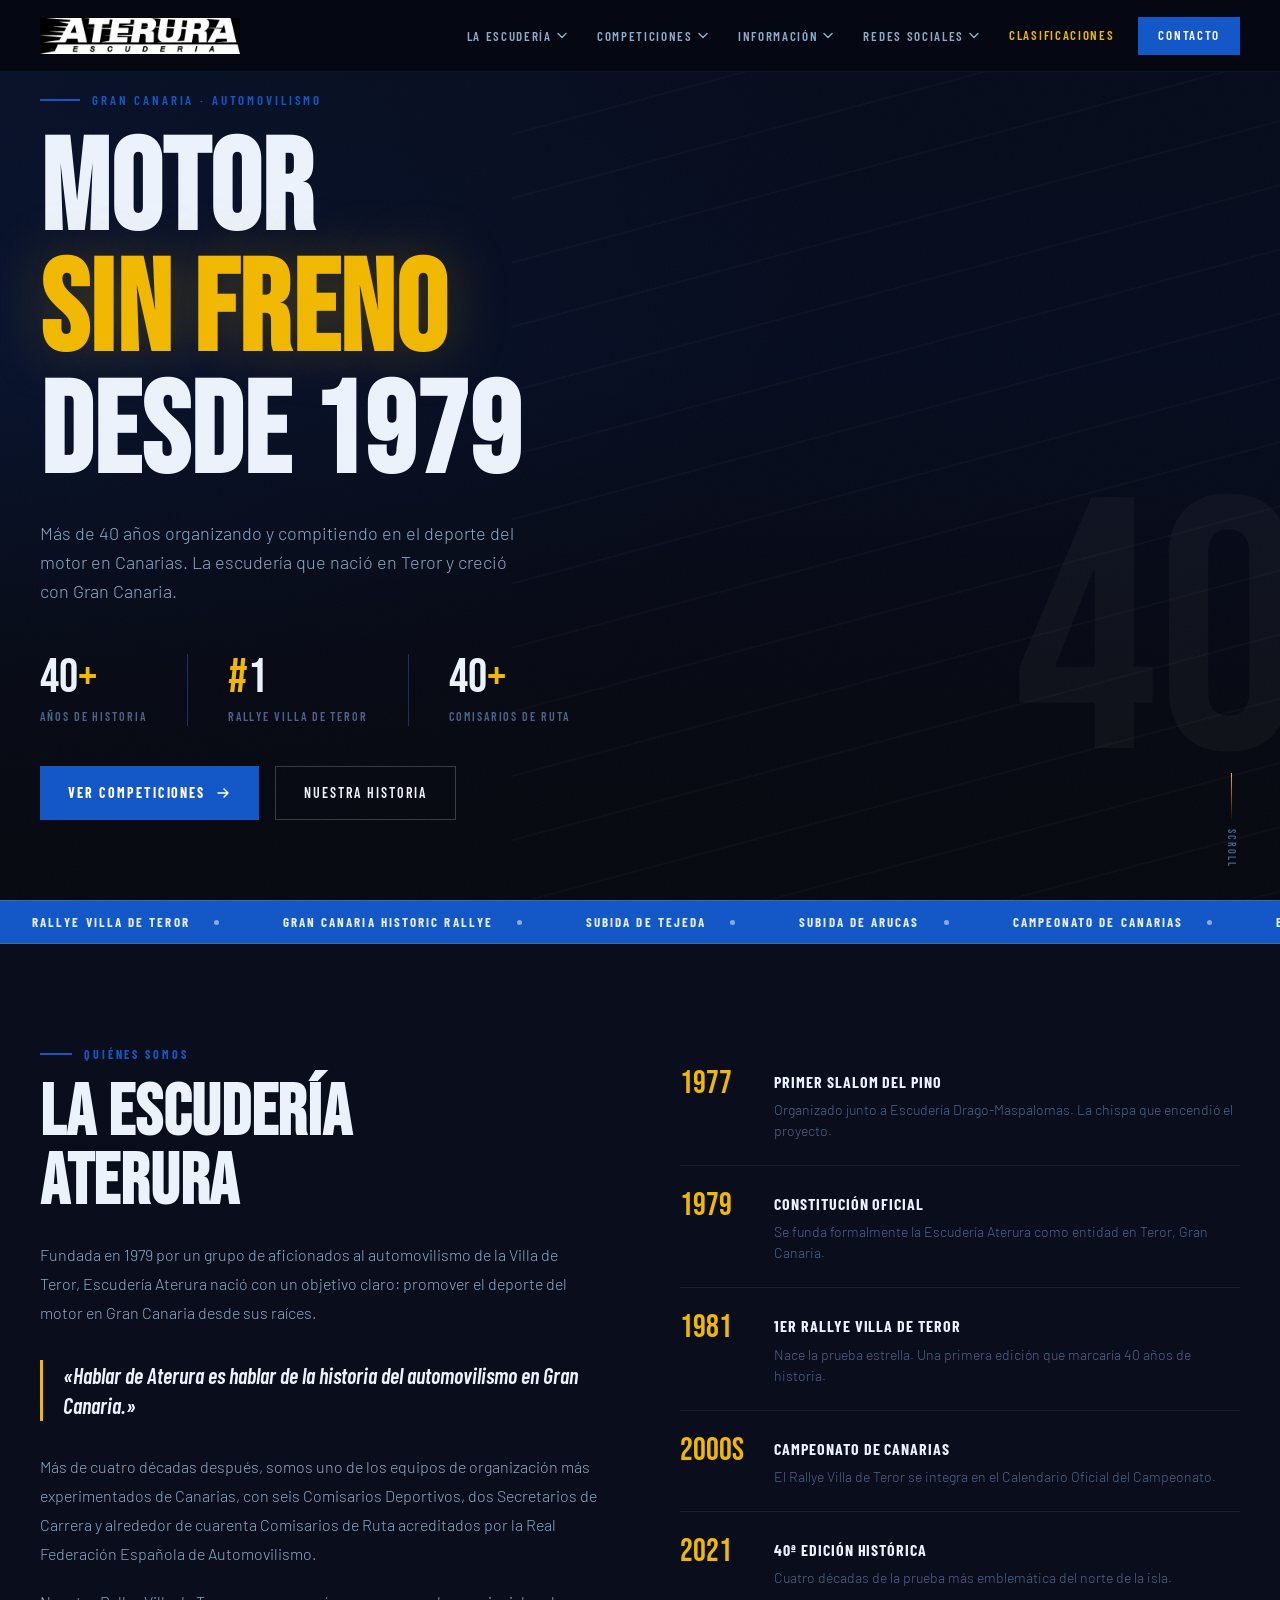
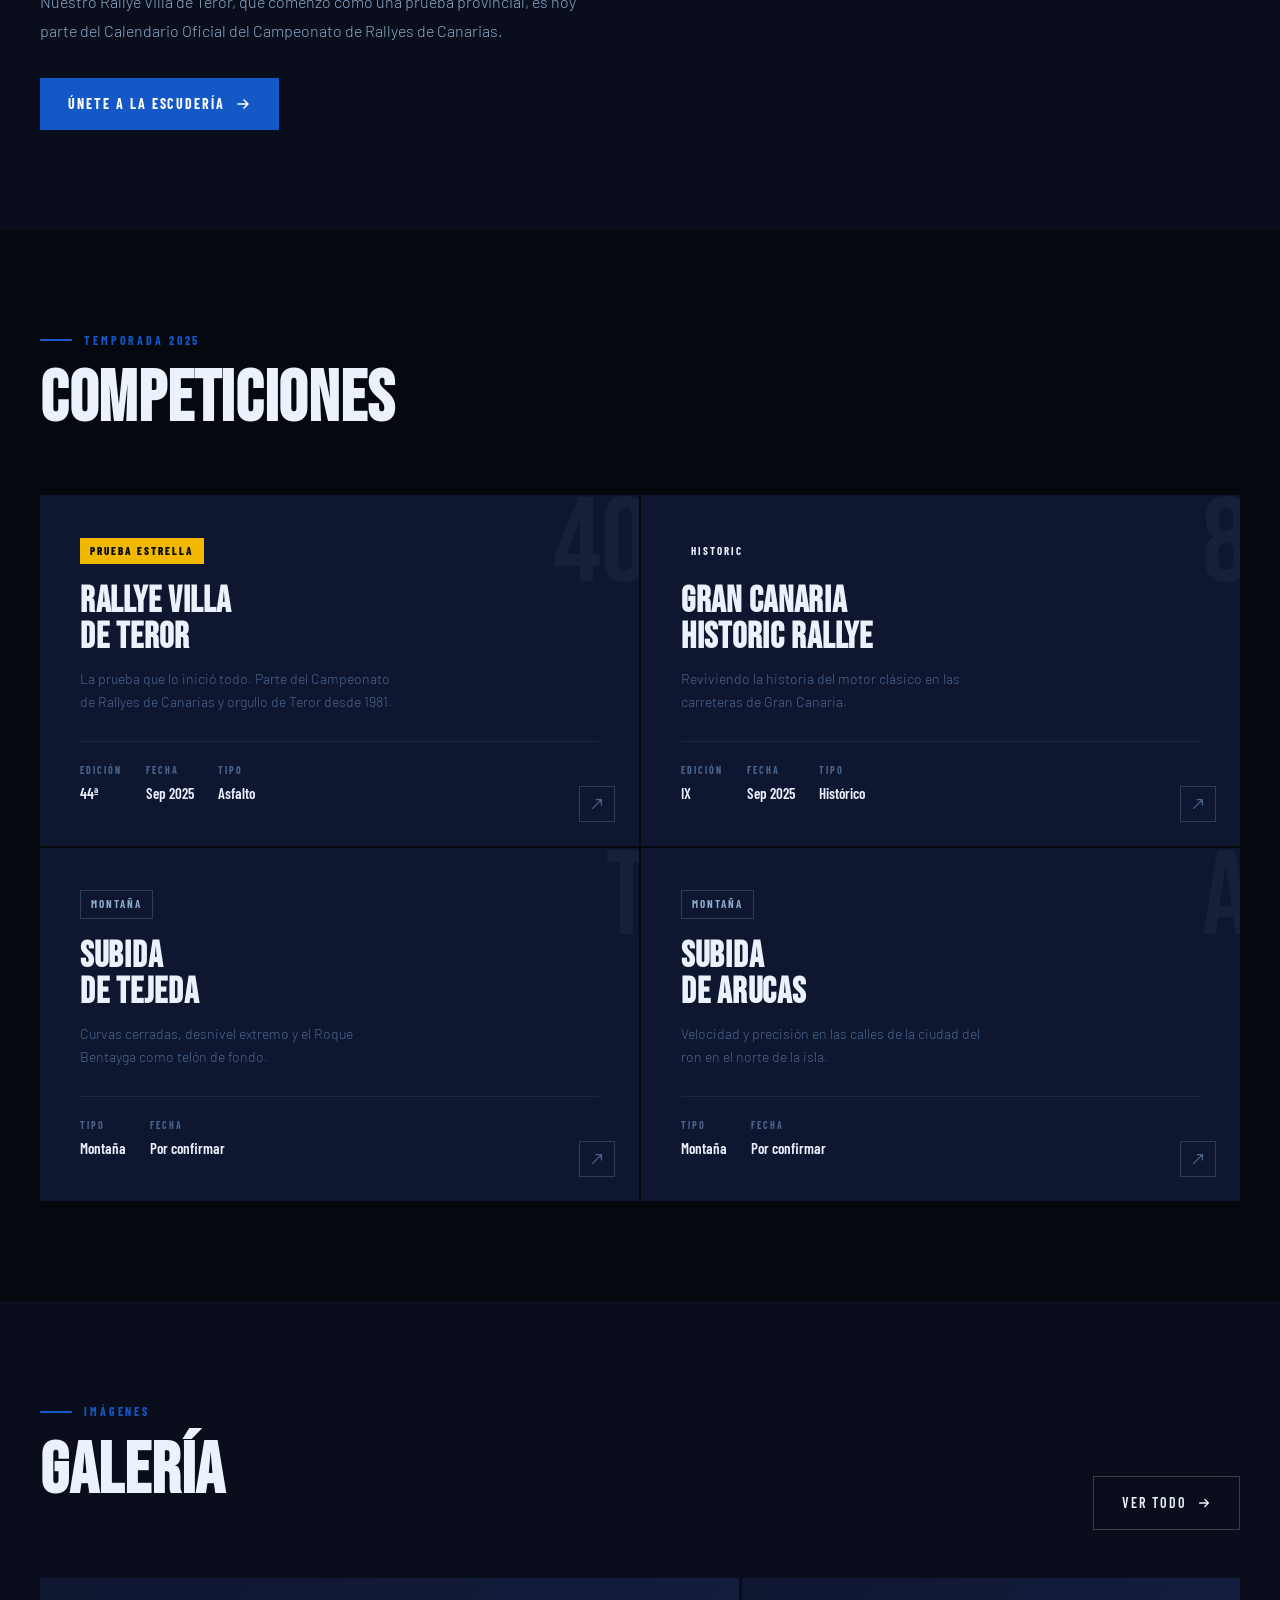
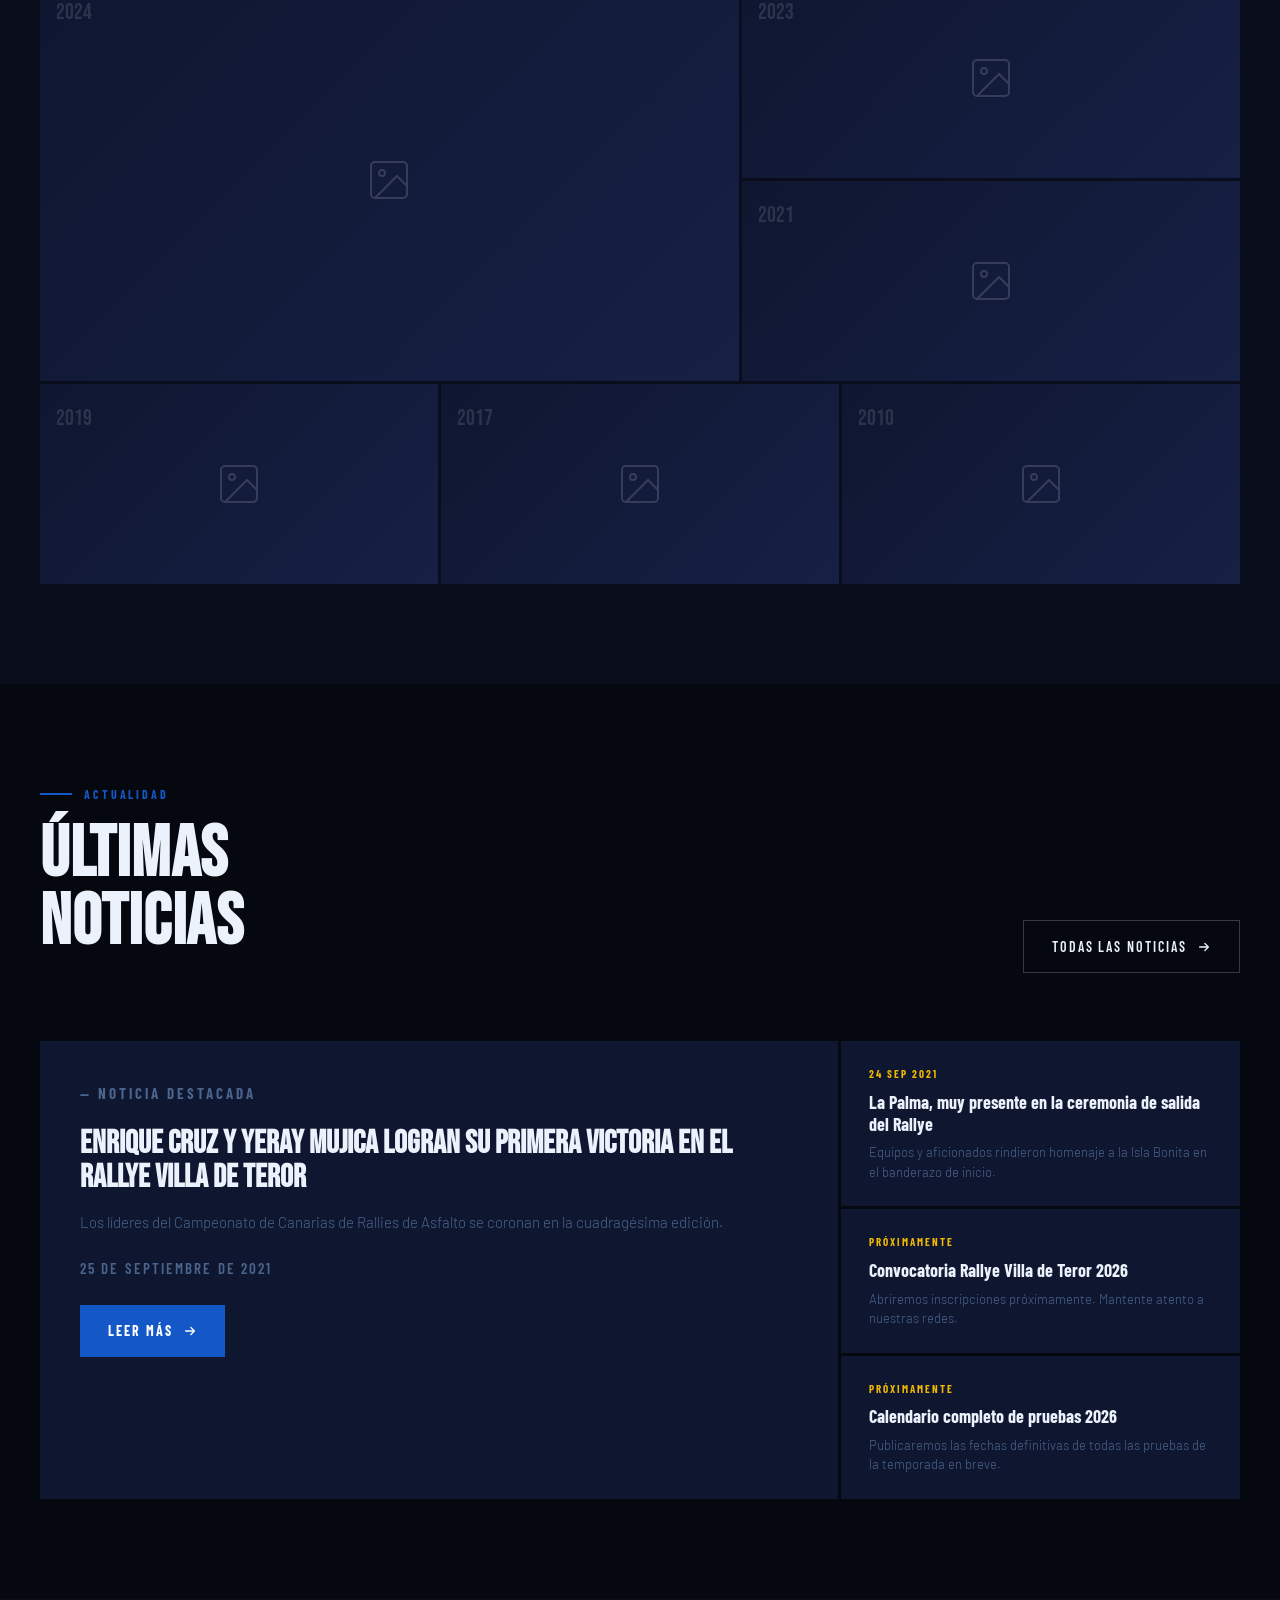
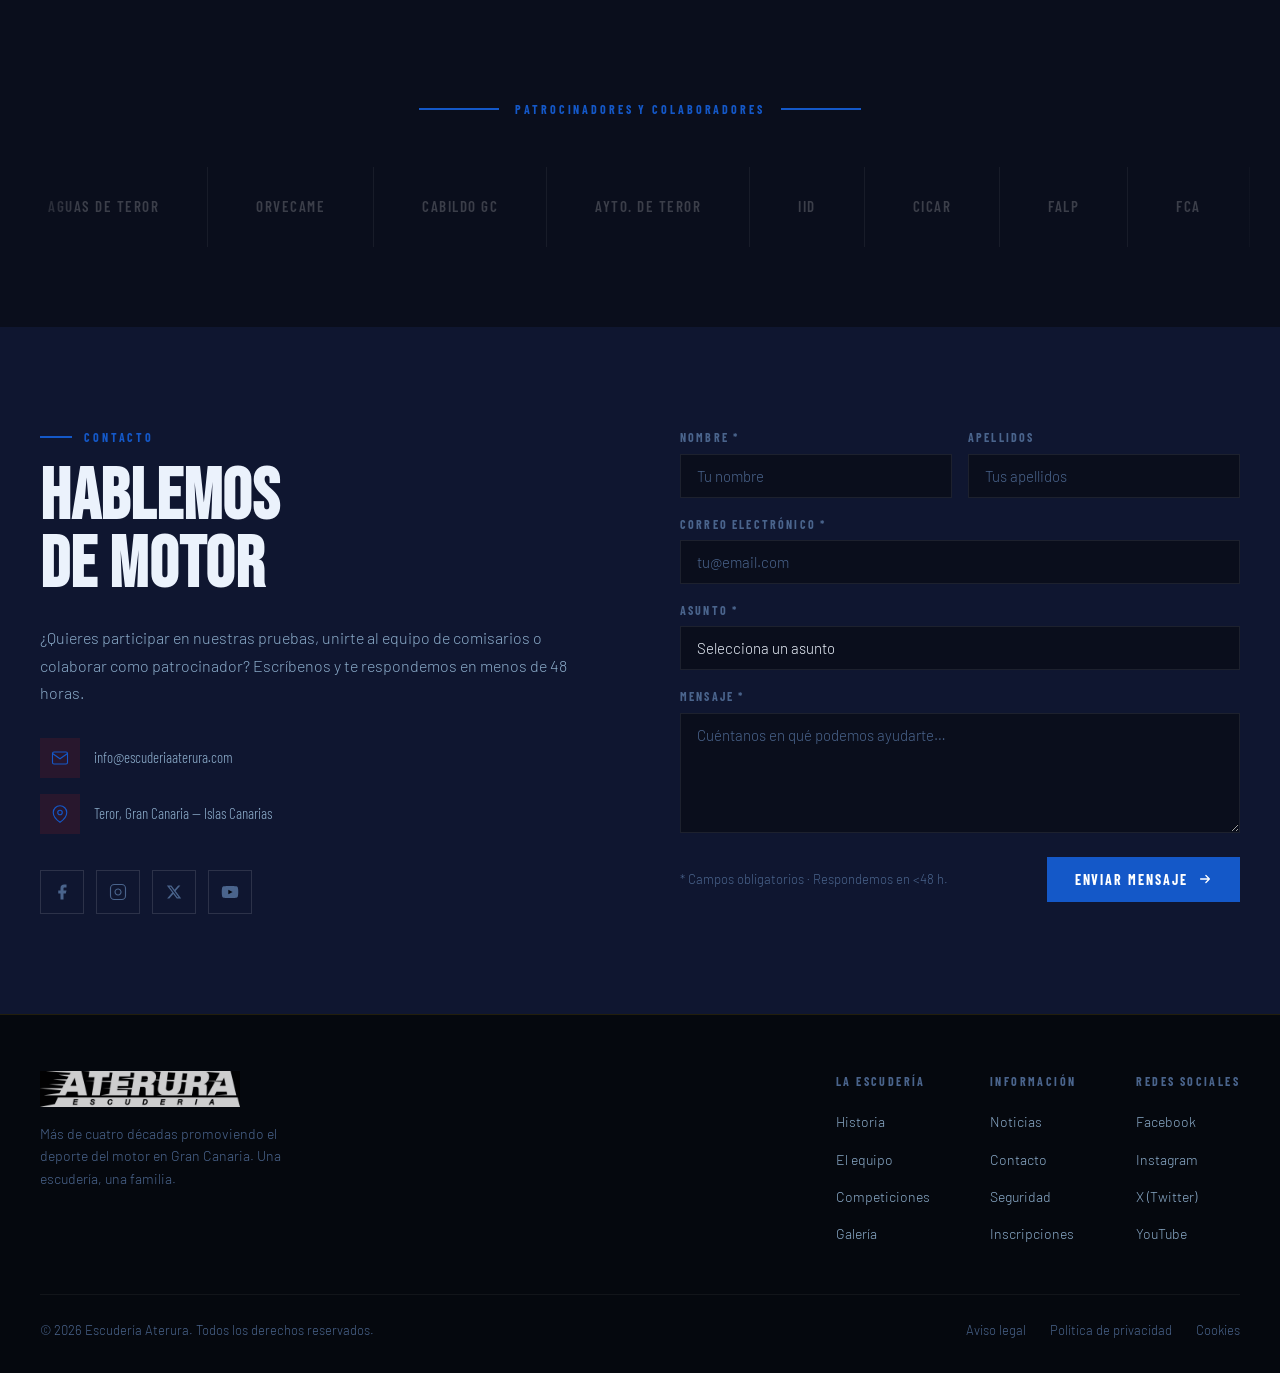
==== commit 841179e5: "Add files via upload" ====
--- a/index.html
+++ b/index.html
@@ -403,12 +403,11 @@
   <div class="section-inner">
     <div class="section-label reveal">
       <div class="section-label-line"></div>
-      <span class="section-label-text">Temporada 2025</span>
+      <span class="section-label-text" id="comp-season-label">Temporada 2025</span>
     </div>
     <h2 class="section-title reveal reveal-delay-1">Competiciones</h2>
-
-    <div class="comp-grid">
-
+    <div class="comp-grid" id="compGrid">
+      <!-- Renderizado dinámicamente desde JSONBin. Fallback estático abajo. -->
       <a href="pages/rallye-villa-de-teror.html" class="comp-card reveal">
         <span class="comp-card-number" aria-hidden="true">40</span>
         <span class="badge badge-gold">Prueba estrella</span>
@@ -419,11 +418,8 @@
           <div class="comp-meta-item"><span class="meta-label">Fecha</span><span class="meta-val">Sep 2025</span></div>
           <div class="comp-meta-item"><span class="meta-label">Tipo</span><span class="meta-val">Asfalto</span></div>
         </div>
-        <div class="comp-card-arrow" aria-hidden="true">
-          <svg width="14" height="14" viewBox="0 0 16 16" fill="none"><path d="M3 13L13 3M13 3H7M13 3v6" stroke="currentColor" stroke-width="1.5" stroke-linecap="round" stroke-linejoin="round"/></svg>
-        </div>
+        <div class="comp-card-arrow" aria-hidden="true"><svg width="14" height="14" viewBox="0 0 16 16" fill="none"><path d="M3 13L13 3M13 3H7M13 3v6" stroke="currentColor" stroke-width="1.5" stroke-linecap="round" stroke-linejoin="round"/></svg></div>
       </a>
-
       <a href="pages/gran-canaria-historic.html" class="comp-card reveal reveal-delay-1">
         <span class="comp-card-number" aria-hidden="true">8</span>
         <span class="badge">Historic</span>
@@ -434,11 +430,8 @@
           <div class="comp-meta-item"><span class="meta-label">Fecha</span><span class="meta-val">Sep 2025</span></div>
           <div class="comp-meta-item"><span class="meta-label">Tipo</span><span class="meta-val">Histórico</span></div>
         </div>
-        <div class="comp-card-arrow" aria-hidden="true">
-          <svg width="14" height="14" viewBox="0 0 16 16" fill="none"><path d="M3 13L13 3M13 3H7M13 3v6" stroke="currentColor" stroke-width="1.5" stroke-linecap="round" stroke-linejoin="round"/></svg>
-        </div>
+        <div class="comp-card-arrow" aria-hidden="true"><svg width="14" height="14" viewBox="0 0 16 16" fill="none"><path d="M3 13L13 3M13 3H7M13 3v6" stroke="currentColor" stroke-width="1.5" stroke-linecap="round" stroke-linejoin="round"/></svg></div>
       </a>
-
       <a href="pages/subida-tejeda.html" class="comp-card reveal reveal-delay-2">
         <span class="comp-card-number" aria-hidden="true">T</span>
         <span class="badge badge-outline">Montaña</span>
@@ -448,11 +441,8 @@
           <div class="comp-meta-item"><span class="meta-label">Tipo</span><span class="meta-val">Montaña</span></div>
           <div class="comp-meta-item"><span class="meta-label">Fecha</span><span class="meta-val">Por confirmar</span></div>
         </div>
-        <div class="comp-card-arrow" aria-hidden="true">
-          <svg width="14" height="14" viewBox="0 0 16 16" fill="none"><path d="M3 13L13 3M13 3H7M13 3v6" stroke="currentColor" stroke-width="1.5" stroke-linecap="round" stroke-linejoin="round"/></svg>
-        </div>
+        <div class="comp-card-arrow" aria-hidden="true"><svg width="14" height="14" viewBox="0 0 16 16" fill="none"><path d="M3 13L13 3M13 3H7M13 3v6" stroke="currentColor" stroke-width="1.5" stroke-linecap="round" stroke-linejoin="round"/></svg></div>
       </a>
-
       <a href="pages/subida-arucas.html" class="comp-card reveal reveal-delay-3">
         <span class="comp-card-number" aria-hidden="true">A</span>
         <span class="badge badge-outline">Montaña</span>
@@ -462,11 +452,8 @@
           <div class="comp-meta-item"><span class="meta-label">Tipo</span><span class="meta-val">Montaña</span></div>
           <div class="comp-meta-item"><span class="meta-label">Fecha</span><span class="meta-val">Por confirmar</span></div>
         </div>
-        <div class="comp-card-arrow" aria-hidden="true">
-          <svg width="14" height="14" viewBox="0 0 16 16" fill="none"><path d="M3 13L13 3M13 3H7M13 3v6" stroke="currentColor" stroke-width="1.5" stroke-linecap="round" stroke-linejoin="round"/></svg>
-        </div>
+        <div class="comp-card-arrow" aria-hidden="true"><svg width="14" height="14" viewBox="0 0 16 16" fill="none"><path d="M3 13L13 3M13 3H7M13 3v6" stroke="currentColor" stroke-width="1.5" stroke-linecap="round" stroke-linejoin="round"/></svg></div>
       </a>
-
     </div>
   </div>
 </section>
@@ -548,11 +535,12 @@
       </a>
     </div>
 
-    <div class="news-grid">
+    <!-- Renderizado dinámicamente — fallback estático si JSONBin no responde -->
+    <div id="indexNewsGrid" class="news-grid">
       <div class="news-featured reveal">
         <p class="news-featured-badge">— Noticia destacada</p>
         <h3>Enrique Cruz y Yeray Mujica logran su primera victoria en el Rallye Villa de Teror</h3>
-        <p>Los líderes del Campeonato de Canarias de Rallies de Asfalto se coronan en la cuadragésima edición tras un continuo duelo con Luis Monzón y José Carlos Déniz. El podio lo completaron Julián Falcón y Jacob Páez.</p>
+        <p>Los líderes del Campeonato de Canarias de Rallies de Asfalto se coronan en la cuadragésima edición.</p>
         <p class="news-date">25 de septiembre de 2021</p>
         <div style="margin-top:24px;">
           <a href="pages/noticias.html" class="btn-primary">
@@ -561,21 +549,20 @@
           </a>
         </div>
       </div>
-
       <div class="news-list">
         <a href="pages/noticias.html" class="news-item reveal reveal-delay-1">
           <span class="news-item-date">24 sep 2021</span>
           <h4>La Palma, muy presente en la ceremonia de salida del Rallye</h4>
-          <p>Equipos, aficionados y autoridades rindieron homenaje a la Isla Bonita en el banderazo de inicio.</p>
+          <p>Equipos y aficionados rindieron homenaje a la Isla Bonita en el banderazo de inicio.</p>
         </a>
         <a href="pages/noticias.html" class="news-item reveal reveal-delay-2">
           <span class="news-item-date">Próximamente</span>
-          <h4>Convocatoria Rallye Villa de Teror 2025</h4>
+          <h4>Convocatoria Rallye Villa de Teror 2026</h4>
           <p>Abriremos inscripciones próximamente. Mantente atento a nuestras redes.</p>
         </a>
         <a href="pages/noticias.html" class="news-item reveal reveal-delay-3">
           <span class="news-item-date">Próximamente</span>
-          <h4>Calendario completo de pruebas 2025</h4>
+          <h4>Calendario completo de pruebas 2026</h4>
           <p>Publicaremos las fechas definitivas de todas las pruebas de la temporada en breve.</p>
         </a>
       </div>
@@ -791,6 +778,141 @@
 <script src="js/nav.js"></script>
 <script src="js/animations.js"></script>
 <script src="js/form.js"></script>
+<script src="data/sync-config.js"></script>
+
+<script>
+/* ── Renderiza las tarjetas de competición desde JSONBin ── */
+(async function loadCompeticiones() {
+  const arrowSvg = `<svg width="14" height="14" viewBox="0 0 16 16" fill="none"><path d="M3 13L13 3M13 3H7M13 3v6" stroke="currentColor" stroke-width="1.5" stroke-linecap="round" stroke-linejoin="round"/></svg>`;
+
+  function renderCard(c, delay) {
+    const metas = [[c.m1l,c.m1v],[c.m2l,c.m2v],[c.m3l,c.m3v]]
+      .filter(([l,v]) => l || v)
+      .map(([l,v]) => `<div class="comp-meta-item"><span class="meta-label">${l}</span><span class="meta-val">${v}</span></div>`)
+      .join('');
+
+    return `<a href="${c.url||'#'}" class="comp-card reveal${delay?` reveal-delay-${delay}`:''}">
+      <span class="comp-card-number" aria-hidden="true">${c.numero||''}</span>
+      <span class="${c.badge_tipo||'badge-outline'}">${c.badge_texto||''}</span>
+      <h3>${c.titulo1||''}<br>${c.titulo2||''}</h3>
+      <p>${c.desc||''}</p>
+      ${metas ? `<div class="comp-card-meta">${metas}</div>` : ''}
+      <div class="comp-card-arrow" aria-hidden="true">${arrowSvg}</div>
+    </a>`;
+  }
+
+  /* Actualiza también la etiqueta de temporada */
+  function applyConfig(cfg) {
+    if (cfg?.season) {
+      const el = document.getElementById('comp-season-label');
+      if (el) el.textContent = `Temporada ${cfg.season}`;
+    }
+  }
+
+  try {
+    const binId = (typeof SYNC_CONFIG !== 'undefined') ? SYNC_CONFIG.bin_id : '';
+    if (!binId) return; /* Sin bin_id → muestra el HTML estático */
+
+    const res  = await fetch(`${SYNC_CONFIG.api_url}/${binId}/latest`);
+    if (!res.ok) return;
+    const json = await res.json();
+    const remote = json.record;
+    if (!remote) return;
+
+    /* Aplica config (temporada) */
+    if (remote._config) applyConfig(remote._config);
+
+    /* Renderiza competiciones si existen en el bin */
+    if (remote._competiciones?.length) {
+      const grid = document.getElementById('compGrid');
+      if (grid) {
+        const delays = [0, 1, 2, 3];
+        grid.innerHTML = remote._competiciones
+          .map((c, i) => renderCard(c, delays[i] || 0))
+          .join('');
+
+        /* Re-observa los nuevos elementos para las animaciones */
+        grid.querySelectorAll('.reveal').forEach(el => {
+          el.style.opacity = '0';
+          el.style.transform = 'translateY(32px)';
+        });
+        if (typeof IntersectionObserver !== 'undefined') {
+          const obs = new IntersectionObserver(entries => {
+            entries.forEach(e => {
+              if (e.isIntersecting) {
+                e.target.style.opacity = '1';
+                e.target.style.transform = 'translateY(0)';
+                e.target.style.transition = 'opacity 0.7s ease, transform 0.7s ease';
+                obs.unobserve(e.target);
+              }
+            });
+          }, { threshold: 0.08 });
+          grid.querySelectorAll('.reveal').forEach(el => obs.observe(el));
+        }
+      }
+    }
+
+  } catch (e) {
+    console.warn('[Competiciones] No se pudo cargar desde JSONBin:', e.message);
+    /* Fallback silencioso al HTML estático */
+  }
+  /* ── Carga y renderiza noticias ── */
+  (async function loadIndexNoticias() {
+    try {
+      const binId  = (typeof SYNC_CONFIG !== 'undefined') ? SYNC_CONFIG.bin_id : '';
+      const apiUrl = (typeof SYNC_CONFIG !== 'undefined') ? SYNC_CONFIG.api_url : 'https://api.jsonbin.io/v3/b';
+      if (!binId) return;
+
+      const res  = await fetch(`${apiUrl}/${binId}/latest`);
+      if (!res.ok) return;
+      const json = await res.json();
+      const noticias = (json.record?._noticias || [])
+        .filter(n => n.estado === 'publicada')
+        .sort((a,b) => new Date(b.fecha) - new Date(a.fecha))
+        .slice(0, 4); /* máximo 4 en el index */
+
+      if (!noticias.length) return;
+
+      function fmtShort(iso) {
+        if (!iso) return '';
+        try { return new Date(iso).toLocaleDateString('es-ES', { day:'numeric', month:'short', year:'numeric' }); }
+        catch { return iso; }
+      }
+
+      const [dest, ...resto] = noticias;
+      const grid = document.getElementById('indexNewsGrid');
+      if (!grid) return;
+
+      const arrowSvg = `<svg width="14" height="14" viewBox="0 0 16 16" fill="none"><path d="M3 8h10M9 4l4 4-4 4" stroke="currentColor" stroke-width="1.5" stroke-linecap="round" stroke-linejoin="round"/></svg>`;
+
+      grid.innerHTML = `
+        <div class="news-featured reveal">
+          <p class="news-featured-badge">— ${dest.categoria||'Noticia destacada'}</p>
+          <h3>${dest.titulo}</h3>
+          <p>${dest.extracto||''}</p>
+          <p class="news-date">${fmtShort(dest.fecha)}${dest.autor?` · ${dest.autor}`:''}</p>
+          <div style="margin-top:24px;">
+            <a href="pages/noticias.html" class="btn-primary">
+              Leer más ${arrowSvg}
+            </a>
+          </div>
+        </div>
+        <div class="news-list">
+          ${resto.map((n,i)=>`
+            <a href="pages/noticias.html" class="news-item reveal reveal-delay-${i+1}">
+              <span class="news-item-date">${fmtShort(n.fecha)}</span>
+              <h4>${n.titulo}</h4>
+              <p>${n.extracto||''}</p>
+            </a>`).join('')}
+        </div>`;
+
+    } catch (e) {
+      console.warn('[Index noticias]', e.message);
+    }
+  })();
+
+})();
+</script>
 
 </body>
 </html>
